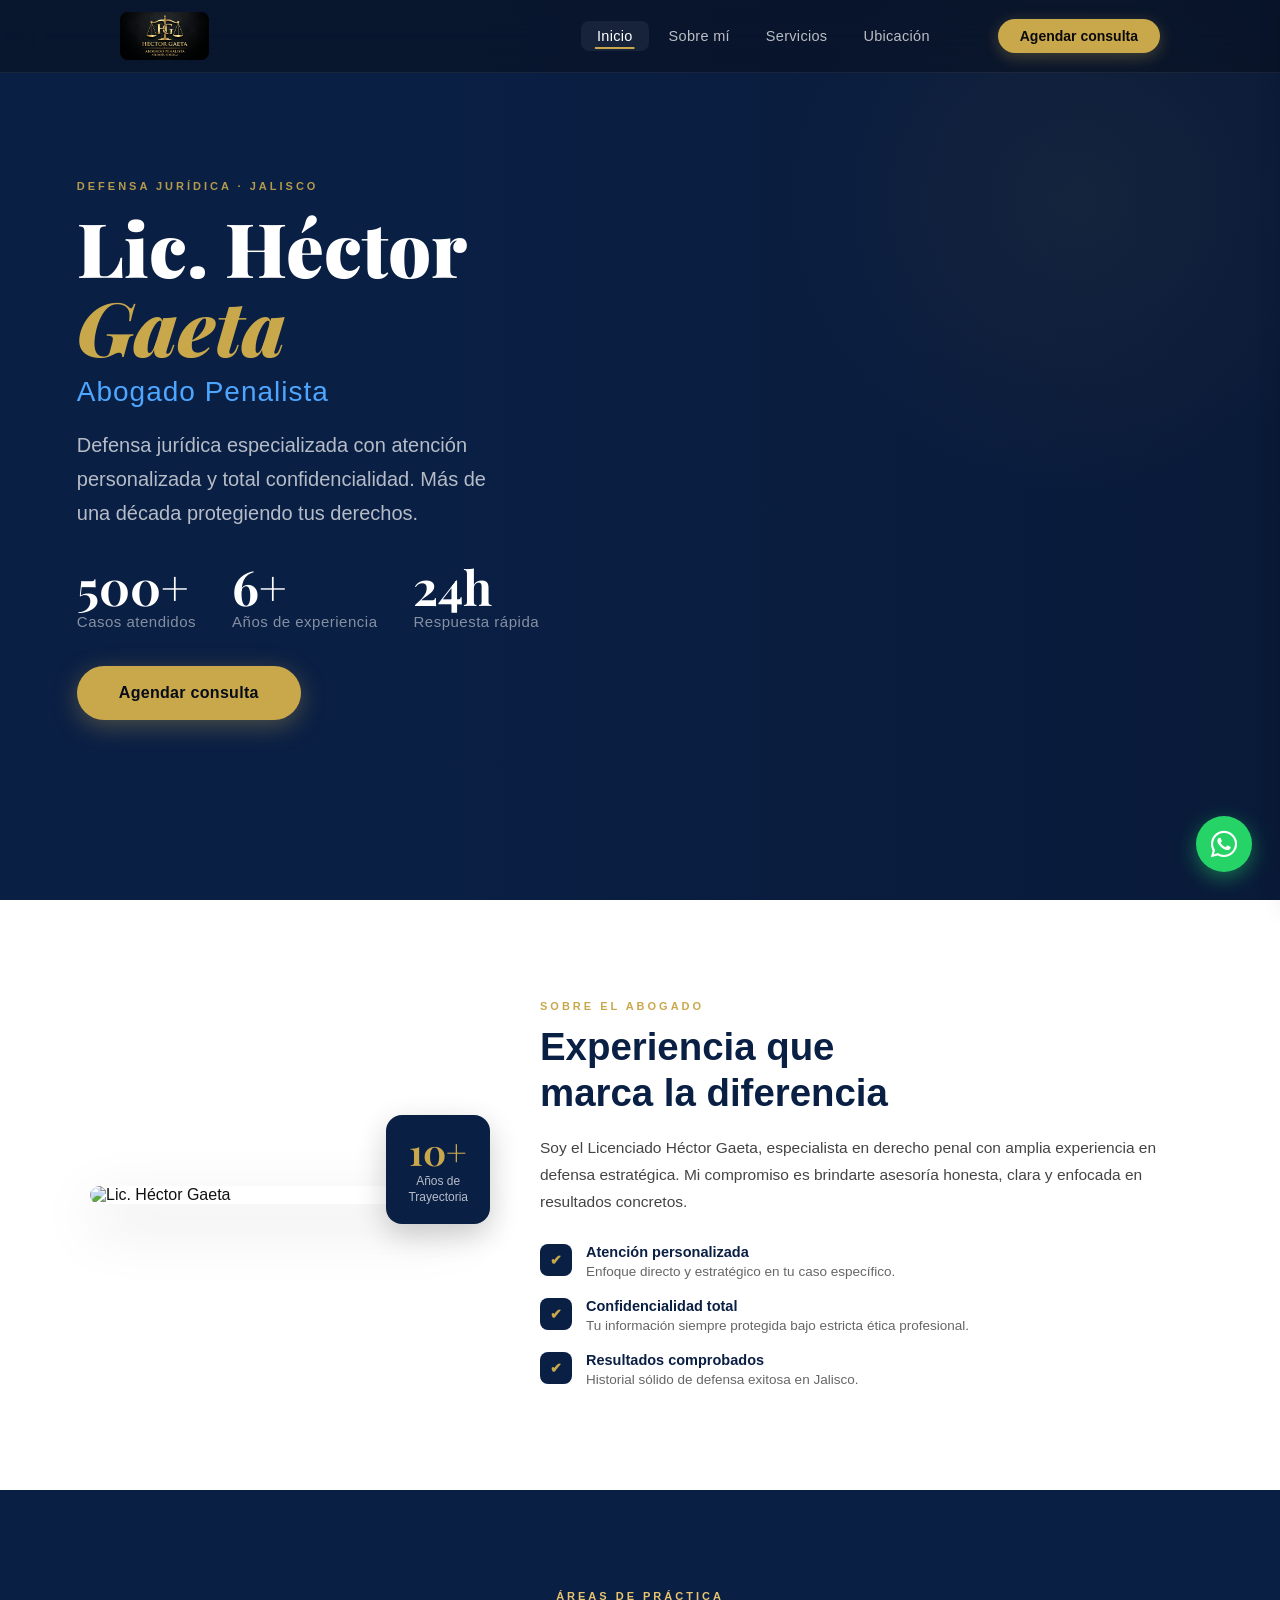
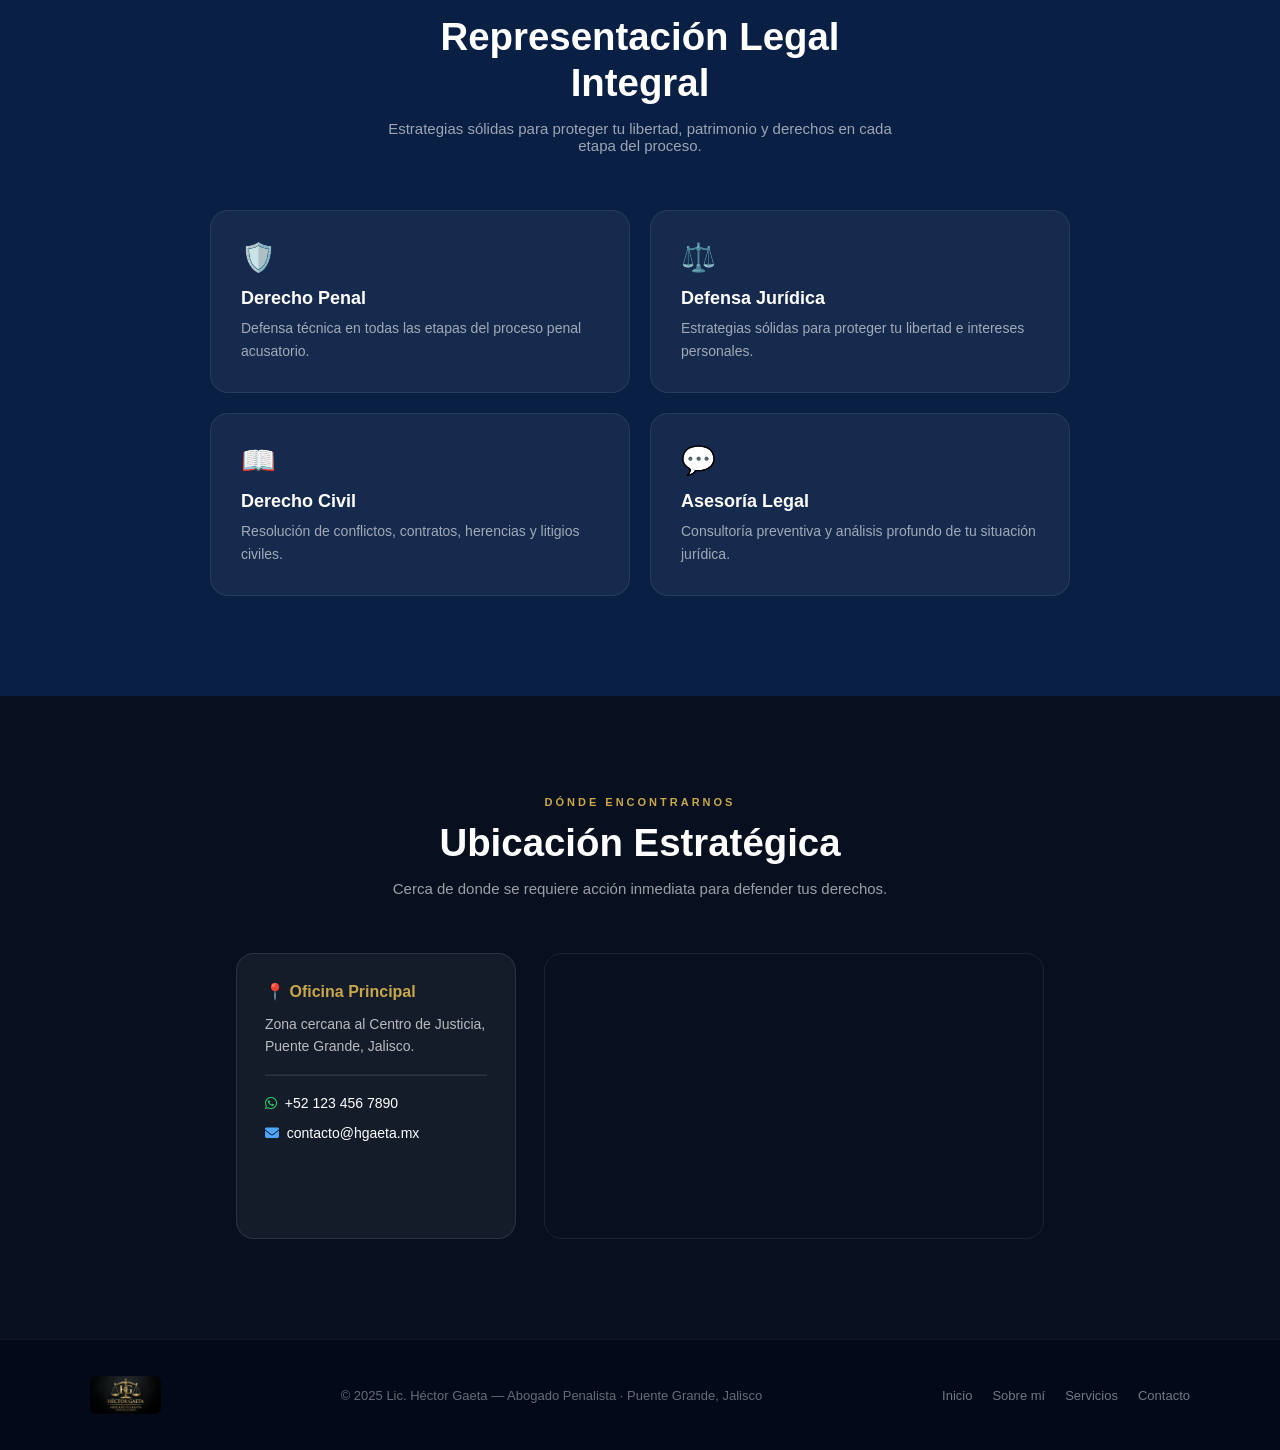
==== index.html @ db9b5a9b "descripción de tus cambios" ====
<!DOCTYPE html>
<html lang="es">
<head>
    <meta charset="UTF-8">
    <meta name="viewport" content="width=device-width, initial-scale=1.0">
    <title>Héctor Gaeta — Abogado Penalista</title>
    <link href="https://fonts.googleapis.com/css2?family=Playfair+Display:wght@400;700;900&family=DM+Sans:wght@300;400;500;600&display=swap" rel="stylesheet">
    <link rel="stylesheet" href="https://cdnjs.cloudflare.com/ajax/libs/font-awesome/6.5.0/css/all.min.css">
    <link rel="stylesheet" href="estillos.css">
</head>

<body>

<!-- ══════════════════════════════════
     NAVBAR HORIZONTAL (fijo, arriba)
══════════════════════════════════ -->
<nav class="navbar" id="navbar">
    <div class="nav-inner">
        <!-- Logo -->
        <a href="inicio.html" class="nav-logo">
            <img src="Logo.png" alt="Héctor Gaeta">
        </a>

        <!-- Links centrales (desktop) -->
        <ul class="nav-links">
            <li><a href="#" class="nav-link active">Inicio</a></li>
            <li><a href="#about" class="nav-link">Sobre mí</a></li>
            <li><a href="#servicios" class="nav-link">Servicios</a></li>
            <li><a href="#ubicacion" class="nav-link">Ubicación</a></li>
        </ul>

        <!-- CTA -->
        <div class="nav-cta">
            <a href="contacto.html" class="btn-nav">Agendar consulta</a>
            <!-- Hamburguesa (móvil) -->
            <button class="menu-toggle" id="menuToggle" aria-label="Abrir menú">
                <span></span>
                <span></span>
                <span></span>
            </button>
        </div>
    </div>
</nav>

<!-- MENÚ LATERAL (móvil) -->
<div class="side-menu" id="sideMenu">
    <div class="side-menu-inner">
        <p class="side-menu-title">Menú</p>
        <a href="#" onclick="closeSideMenu()">🏠Inicio</a>
        <a href="#about" onclick="closeSideMenu()">👤Sobre mí</a>
        <a href="#servicios" onclick="closeSideMenu()">⚖️Servicios</a>
        <a href="#ubicacion" onclick="closeSideMenu()">📍Ubicación</a>
        <a href="contacto.html">📞Contacto</a>
    </div>
</div>
<div class="menu-overlay" id="menuOverlay" onclick="closeSideMenu()"></div>


<!-- ══════════════════════════════════
     HERO
══════════════════════════════════ -->
<section class="hero">
    <div class="hero-left">
        <span class="tag">DEFENSA JURÍDICA · JALISCO</span>
        <h1 class="hero-title">Lic. Héctor<br><em>Gaeta</em></h1>
        <h2 class="hero-sub">Abogado Penalista</h2>
        <p class="hero-desc">
            Defensa jurídica especializada con atención personalizada y total confidencialidad. Más de una década protegiendo tus derechos.
        </p>

        <!-- Estadísticas -->
        <div class="stats-row">
            <div class="stat">
                <span class="stat-num">500+</span>
                <span class="stat-lbl">Casos atendidos</span>
            </div>
            <div class="stat">
                <span class="stat-num">6+</span>
                <span class="stat-lbl">Años de experiencia</span>
            </div>
            <div class="stat">
                <span class="stat-num">24h</span>
                <span class="stat-lbl">Respuesta rápida</span>
            </div>
        </div>

        <a href="contacto.html" class="btn-hero">Agendar consulta</a>
    </div>

</section>

<!-- ══════════════════════════════════
     SOBRE MÍ
══════════════════════════════════ -->
<section class="about" id="about">
    <div class="about-container">
        <div class="about-img-wrap">
            <img src="https://images.unsplash.com/photo-1556157382-97eda2d62296?w=600&q=80" alt="Lic. Héctor Gaeta">
            <div class="about-badge">
                <span class="about-badge-num">10+</span>
                <span>Años de<br>Trayectoria</span>
            </div>
        </div>

        <div class="about-text">
            <span class="section-tag">SOBRE EL ABOGADO</span>
            <h2>Experiencia que<br>marca la diferencia</h2>
            <p class="about-description"> 
                Soy el Licenciado Héctor Gaeta, especialista en derecho penal con amplia experiencia en defensa estratégica. Mi compromiso es brindarte asesoría honesta, clara y enfocada en resultados concretos.
            </p>

            <div class="features">
                <div class="feature-item">
                    <div class="feature-icon">✔</div>
                    <div>
                        <h4>Atención personalizada</h4>
                        <p>Enfoque directo y estratégico en tu caso específico.</p>
                    </div>
                </div>
                <div class="feature-item">
                    <div class="feature-icon">✔</div>
                    <div>
                        <h4>Confidencialidad total</h4>
                        <p>Tu información siempre protegida bajo estricta ética profesional.</p>
                    </div>
                </div>
                <div class="feature-item">
                    <div class="feature-icon">✔</div>
                    <div>
                        <h4>Resultados comprobados</h4>
                        <p>Historial sólido de defensa exitosa en Jalisco.</p>
                    </div>
                </div>
            </div>
        </div>
    </div>
</section>


<!-- ══════════════════════════════════
     SERVICIOS
══════════════════════════════════ -->
<section class="servicios" id="servicios">
    <div class="servicios-inner">
        <div class="section-header">
            <span class="section-tag light">ÁREAS DE PRÁCTICA</span>
            <h2>Representación Legal<br>Integral</h2>
            <p class="sub">Estrategias sólidas para proteger tu libertad, patrimonio y derechos en cada etapa del proceso.</p>
        </div>

        <div class="cards">
            <div class="card">
                <div class="icon">🛡️</div>
                <h3>Derecho Penal</h3>
                <p>Defensa técnica en todas las etapas del proceso penal acusatorio.</p>
            </div>
            <div class="card">
                <div class="icon">⚖️</div>
                <h3>Defensa Jurídica</h3>
                <p>Estrategias sólidas para proteger tu libertad e intereses personales.</p>
            </div>
            <div class="card">
                <div class="icon">📖</div>
                <h3>Derecho Civil</h3>
                <p>Resolución de conflictos, contratos, herencias y litigios civiles.</p>
            </div>
            <div class="card">
                <div class="icon">💬</div>
                <h3>Asesoría Legal</h3>
                <p>Consultoría preventiva y análisis profundo de tu situación jurídica.</p>
            </div>
        </div>
    </div>
</section>


<!-- ══════════════════════════════════
     UBICACIÓN
══════════════════════════════════ -->
<section class="ubicacion" id="ubicacion">
    <div class="ubicacion-inner">
        <div class="section-header">
            <span class="section-tag">DÓNDE ENCONTRARNOS</span>
            <h2>Ubicación Estratégica</h2>
            <p class="sub">Cerca de donde se requiere acción inmediata para defender tus derechos.</p>
        </div>

        <div class="ubicacion-container">
            <div class="info">
                <h3>📍 Oficina Principal</h3>
                <p>Zona cercana al Centro de Justicia,<br>Puente Grande, Jalisco.</p>
                <hr style="border-color:rgba(255,255,255,0.1); margin:16px 0;">
                <p><i class="fa-brands fa-whatsapp" style="color:#25D366"></i> &nbsp;<a href="https://wa.me/521234567890" style="color:white">+52 123 456 7890</a></p>
                <p style="margin-top:8px"><i class="fa-solid fa-envelope" style="color:#4da6ff"></i> &nbsp;<a href="mailto:contacto@hgaeta.mx" style="color:white">contacto@hgaeta.mx</a></p>
            </div>

            <div class="mapa">
                <iframe
                    src="https://www.google.com/maps?q=Puente+Grande+Jalisco&output=embed"
                    width="100%"
                    height="280"
                    style="border:0;"
                    allowfullscreen="">
                </iframe>
            </div>
        </div>
    </div>
</section>


<!-- ══════════════════════════════════
     FOOTER
══════════════════════════════════ -->
<footer class="footer">
    <div class="footer-inner">
        <img src="Logo.png" alt="Héctor Gaeta" class="footer-logo">
        <p>© 2025 Lic. Héctor Gaeta — Abogado Penalista · Puente Grande, Jalisco</p>
        <div class="footer-links">
            <a href="#">Inicio</a>
            <a href="#about">Sobre mí</a>
            <a href="#servicios">Servicios</a>
            <a href="contacto.html">Contacto</a>
        </div>
    </div>
</footer>


<!-- BOTÓN WHATSAPP FIJO -->
<a href="https://wa.me/3331041744" target="_blank" class="whatsapp-btn" aria-label="WhatsApp">
    <i class="fa-brands fa-whatsapp"></i>
</a>


<script>
    // ── Navbar scroll effect
    const navbar = document.getElementById('navbar');
    window.addEventListener('scroll', () => {
        navbar.classList.toggle('scrolled', window.scrollY > 40);
    });

    // ── Smooth scroll para links internos
    document.querySelectorAll('a[href^="#"]').forEach(a => {
        a.addEventListener('click', e => {
            const target = document.querySelector(a.getAttribute('href'));
            if (target) {
                e.preventDefault();
                const offset = 80;
                window.scrollTo({ top: target.offsetTop - offset, behavior: 'smooth' });
                closeSideMenu();
            }
        });
    });

    // ── Menú móvil
    const menuToggle = document.getElementById('menuToggle');
    const sideMenu   = document.getElementById('sideMenu');
    const overlay    = document.getElementById('menuOverlay');

    menuToggle.addEventListener('click', () => {
        const open = sideMenu.classList.toggle('open');
        overlay.classList.toggle('open', open);
        menuToggle.classList.toggle('active', open);
    });

    function closeSideMenu() {
        sideMenu.classList.remove('open');
        overlay.classList.remove('open');
        menuToggle.classList.remove('active');
    }

    // ── Active nav link on scroll
    const sections = document.querySelectorAll('section[id]');
    const navLinks = document.querySelectorAll('.nav-link');
    window.addEventListener('scroll', () => {
        let current = '';
        sections.forEach(s => {
            if (window.scrollY >= s.offsetTop - 120) current = s.id;
        });
        navLinks.forEach(l => {
            l.classList.toggle('active', l.getAttribute('href') === '#' + current || (current === '' && l.getAttribute('href') === '#'));
        });
    });

    // ── Animación de entrada al scroll
    const observer = new IntersectionObserver((entries) => {
        entries.forEach(e => { if (e.isIntersecting) e.target.classList.add('visible'); });
    }, { threshold: 0.12 });
    document.querySelectorAll('.about-container, .cards, .card, .ubicacion-container, .stat').forEach(el => observer.observe(el));
</script>

</body>
</html>
---- estillos.css ----
/* ============================================
   RESET & BASE
   ============================================ */
*, *::before, *::after {
    margin: 0;
    padding: 0;
    box-sizing: border-box;
}

:root {
    --navy:    #0A1F44;
    --navy2:   #0d2655;
    --gold:    #c9a84c;
    --gold2:   #e8c56d;
    --blue:    #4da6ff;
    --dark:    #080f1e;
    --white:   #ffffff;
    --gray:    #6b7280;
    --light:   #f4f6fb;
}

html { scroll-behavior: smooth; }

body {
    background: var(--dark);
    font-family: 'Arial', sans-serif;
    color: var(--white);
    overflow-x: hidden;
}

/* ============================================
   NAVBAR — fijo, horizontal, arriba
   ============================================ */
.navbar {
    position: fixed;
    top: 0; left: 0; right: 0;
    z-index: 9000;
    background: rgba(8, 15, 30, 0.55);
    backdrop-filter: blur(18px);
    -webkit-backdrop-filter: blur(18px);
    border-bottom: 1px solid rgba(255,255,255,0.07);
    transition: background 0.3s, box-shadow 0.3s;
}

.navbar.scrolled {
    background: rgba(8, 15, 30, 0.92);
    box-shadow: 0 4px 30px rgba(0,0,0,0.4);
}

.nav-inner {
    max-width: 1280px;
    margin: 0 80px;
    padding: 0 40px;
    height: 72px;
    display: flex;
    align-items: center;
    gap: 32px;
}

.nav-logo img {
    height: 48px;
    width: auto;
    display: block;
    border-radius: 8px;
    object-fit: contain;
}

.nav-links {
    display: flex;
    list-style: none;
    gap: 4px;
    margin-left: auto;
}

.nav-link {
    color: rgba(255,255,255,0.72);
    text-decoration: none;
    font-size: 14.5px;
    font-weight: 500;
    padding: 7px 16px;
    border-radius: 8px;
    letter-spacing: 0.3px;
    transition: color 0.2s, background 0.2s;
    position: relative;
}

.nav-link::after {
    content: '';
    position: absolute;
    bottom: 2px; left: 50%;
    transform: translateX(-50%);
    width: 0; height: 2px;
    background: var(--gold);
    border-radius: 2px;
    transition: width 0.25s;
}

.nav-link:hover, .nav-link.active {
    color: var(--white);
    background: rgba(255,255,255,0.06);
}

.nav-link.active::after { width: 60%; }

.nav-cta {
    display: flex;
    align-items: center;
    gap: 12px;
    margin-left: 20px;
}

.btn-nav {
    background: var(--gold);
    color: #0a0a0a;
    text-decoration: none;
    font-size: 14px;
    font-weight: 600;
    padding: 9px 22px;
    border-radius: 50px;
    white-space: nowrap;
    transition: background 0.2s, transform 0.2s, box-shadow 0.2s;
    box-shadow: 0 4px 16px rgba(201,168,76,0.3);
}

.btn-nav:hover {
    background: var(--gold2);
    transform: translateY(-1px);
    box-shadow: 0 6px 22px rgba(201,168,76,0.45);
}

/* Hamburguesa — solo móvil */
.menu-toggle {
    display: none;
    flex-direction: column;
    align-items: center;
    justify-content: center;
    gap: 5px;
    width: 40px; height: 40px;
    background: rgba(255,255,255,0.08);
    border: none;
    border-radius: 10px;
    cursor: pointer;
    transition: background 0.2s;
}

.menu-toggle span {
    display: block;
    width: 20px; height: 2px;
    background: white;
    border-radius: 2px;
    transition: transform 0.3s, opacity 0.3s, width 0.3s;
    transform-origin: center;
}

.menu-toggle.active span:nth-child(1) { transform: translateY(7px) rotate(45deg); }
.menu-toggle.active span:nth-child(2) { opacity: 0; width: 0; }
.menu-toggle.active span:nth-child(3) { transform: translateY(-7px) rotate(-45deg); }


/* ============================================
   MENÚ LATERAL (móvil)
   ============================================ */
.side-menu {
    position: fixed;
    top: 0; right: -280px;
    width: 260px; height: 100%;
    background: var(--navy);
    z-index: 9998;
    transition: right 0.35s cubic-bezier(0.4,0,0.2,1);
    box-shadow: -5px 0 30px rgba(0,0,0,0.4);
    display: flex;
    flex-direction: column;
}

.side-menu.open { right: 0; }

.side-menu-inner {
    padding: 90px 30px 30px;
    display: flex;
    flex-direction: column;
    gap: 6px;
}

.side-menu-title {
    color: rgba(255,255,255,0.4);
    font-size: 11px;
    letter-spacing: 3px;
    text-transform: uppercase;
    margin-bottom: 12px;
}

.side-menu a {
    color: white;
    text-decoration: none;
    font-size: 15px;
    padding: 11px 14px;
    border-radius: 10px;
    transition: background 0.2s, transform 0.2s;
    display: block;
}

.side-menu a:hover {
    background: rgba(255,255,255,0.1);
    transform: translateX(4px);
}

.menu-overlay {
    display: none;
    position: fixed; inset: 0;
    background: rgba(0,0,0,0.5);
    z-index: 9997;
    opacity: 0;
    transition: opacity 0.3s;
}

.menu-overlay.open { display: block; opacity: 1; }


/* ============================================
   HERO
   ============================================ */
.hero {
    min-height: 100vh;
    background: linear-gradient(90deg, #0a1f44 35%, rgba(10,31,68,0.7)),
                url('https://images.unsplash.com/photo-1589829545856-d10d557cf95f');
    background-size: cover;
    background-position: center;
    display: flex;
    align-items: center;
    gap: 40px;
    padding-left: clamp(24px, 6vw, 120px);
    padding-right: clamp(24px, 6vw, 80px);
    padding-bottom: 60px;
    position: relative;
    overflow: hidden;
}

/* Fondo decorativo */
.hero::before {
    content: '';
    position: absolute;
    inset: 0;
    pointer-events: none;
}

.hero::after {
    content: '';
    position: absolute;
    width: 600px; height: 600px;
    border-radius: 50%;
    background: radial-gradient(circle, rgba(201,168,76,0.06) 0%, transparent 70%);
    top: -100px; right: -100px;
    pointer-events: none;
}

.hero-left {
    flex: 1;
    max-width: 560px;
    position: relative;
    z-index: 1;
}

.tag {
    font-size: 11px;
    letter-spacing: 3px;
    text-transform: uppercase;
    color: var(--gold);
    font-weight: 600;
    display: block;
    margin-bottom: 16px;
    opacity: 0.9;
}

.hero-title {
    font-family: 'Playfair Display', serif;
    font-size: clamp(42px, 5vw, 68px);
    font-weight: 900;
    line-height: 1.05;
    color: var(--white);
    margin-bottom: 10px;
}

.hero-title em {
    font-style: italic;
    color: var(--gold);
}

.hero-sub {
    font-size: clamp(16px, 2vw, 22px);
    font-weight: 300;
    color: var(--blue);
    letter-spacing: 1px;
    margin-bottom: 20px;
}

.hero-desc {
    font-size: clamp(14px, 1.3vw, 17px);
    line-height: 1.7;
    color: rgba(255,255,255,0.7);
    margin-bottom: 32px;
    max-width: 440px;
}

/* Estadísticas */
.stats-row {
    display: flex;
    gap: 36px;
    margin-bottom: 36px;
    flex-wrap: wrap;
}

.stat {
    display: flex;
    flex-direction: column;
    opacity: 0;
    transform: translateY(12px);
    transition: opacity 0.5s, transform 0.5s;
}

.stat.visible { opacity: 1; transform: none; }

.stat-num {
    font-family: 'Playfair Display', serif;
    font-size: clamp(26px, 3vw, 36px);
    font-weight: 700;
    color: var(--white);
    line-height: 1;
}

.stat-lbl {
    font-size: 12px;
    color: rgba(255,255,255,0.5);
    margin-top: 3px;
    letter-spacing: 0.5px;
}

.btn-hero {
    display: inline-flex;
    align-items: center;
    gap: 8px;
    background: var(--gold);
    color: #060c18;
    text-decoration: none;
    font-size: 15px;
    font-weight: 700;
    padding: 14px 32px;
    border-radius: 50px;
    transition: background 0.2s, transform 0.2s, box-shadow 0.2s;
    box-shadow: 0 6px 24px rgba(201,168,76,0.35);
    letter-spacing: 0.3px;
}

.btn-hero:hover {
    background: var(--gold2);
    transform: translateY(-2px);
    box-shadow: 0 10px 32px rgba(201,168,76,0.5);
}

/* Hero imagen derecha */
.hero-right {
    flex: 1;
    max-width: 480px;
    display: flex;
    justify-content: center;
    align-items: center;
    position: relative;
    z-index: 1;
}

.hero-card-wrap {
    position: relative;
    width: 100%;
    max-width: 380px;
}

.hero-img-card {
    border-radius: 24px;
    overflow: hidden;
    box-shadow:
        0 30px 80px rgba(0,0,0,0.6),
        0 0 0 1px rgba(255,255,255,0.08);
    position: relative;
}

.hero-img-card img {
    width: 100%;
    height: 420px;
    object-fit: cover;
    display: block;
    filter: brightness(0.88) contrast(1.05);
}

.card-badge {
    position: absolute;
    bottom: 16px; left: 16px;
    background: rgba(10,31,68,0.92);
    backdrop-filter: blur(10px);
    border: 1px solid rgba(255,255,255,0.12);
    border-radius: 12px;
    padding: 10px 16px;
    display: flex;
    align-items: center;
    gap: 8px;
    font-size: 13px;
    font-weight: 500;
    color: white;
}

.card-badge i { color: var(--gold); font-size: 16px; }

.float-pill {
    position: absolute;
    top: -14px; right: -14px;
    background: var(--gold);
    color: #0a0a0a;
    font-size: 13px;
    font-weight: 700;
    padding: 8px 16px;
    border-radius: 50px;
    box-shadow: 0 4px 16px rgba(201,168,76,0.4);
    animation: floatPill 3s ease-in-out infinite;
}

@keyframes floatPill {
    0%, 100% { transform: translateY(0); }
    50%       { transform: translateY(-8px); }
}


/* ============================================
   SOBRE MÍ
   ============================================ */
.about {
    padding: 100px clamp(24px, 6vw, 120px);
    background: var(--white);
    color: #111;
}

.about-container {
    display: flex;
    align-items: center;
    gap: 70px;
    max-width: 1100px;
    margin: 0 auto;
    flex-wrap: wrap;
    opacity: 0;
    transform: translateY(20px);
    transition: opacity 0.6s, transform 0.6s;
}

.about-container.visible { opacity: 1; transform: none; }

.about-img-wrap {
    position: relative;
    flex-shrink: 0;
}

.about-img-wrap img {
    width: 380px;
    max-width: 100%;
    border-radius: 20px;
    object-fit: cover;
    display: block;
    box-shadow: 0 20px 60px rgba(0,0,0,0.15);
}

.about-badge {
    position: absolute;
    bottom: -20px; right: -20px;
    background: var(--navy);
    color: white;
    border-radius: 16px;
    padding: 18px 22px;
    text-align: center;
    box-shadow: 0 10px 30px rgba(0,0,0,0.2);
}

.about-badge-num {
    display: block;
    font-family: 'Playfair Display', serif;
    font-size: 36px;
    font-weight: 700;
    color: var(--gold);
    line-height: 1;
}

.about-badge span:last-child {
    font-size: 12px;
    color: rgba(255,255,255,0.7);
    line-height: 1.4;
    margin-top: 4px;
    display: block;
}

.about-text {
    flex: 1;
    min-width: 280px;
}

.section-tag {
    font-size: 11px;
    letter-spacing: 3px;
    text-transform: uppercase;
    color: var(--gold);
    font-weight: 700;
    display: block;
    margin-bottom: 12px;
}

.section-tag.light { color: var(--gold2); }

.about-text h2 {
    font-family: 'Arial', serif;
    font-size: clamp(28px, 3vw, 40px);
    line-height: 1.2;
    color: var(--navy);
    margin-bottom: 18px;
}

.about-text p {
    font-size: 15.5px;
    line-height: 1.75;
    color: #444;
    margin-bottom: 28px;
}

.features { display: flex; flex-direction: column; gap: 16px; }

.feature-item {
    display: flex;
    align-items: flex-start;
    gap: 14px;
}

.feature-icon {
    width: 32px; height: 32px;
    background: var(--navy);
    color: var(--gold);
    border-radius: 8px;
    display: flex;
    align-items: center;
    justify-content: center;
    font-size: 14px;
    font-weight: 700;
    flex-shrink: 0;
}

.feature-item h4 {
    font-size: 14.5px;
    font-weight: 600;
    color: var(--navy);
    margin-bottom: 2px;
}

.feature-item p {
    font-size: 13.5px;
    color: #666;
    margin: 0;
    line-height: 1.5;
}


/* ============================================
   SERVICIOS
   ============================================ */
.servicios {
    padding: 100px clamp(24px, 6vw, 120px);
    background: var(--navy);
    text-align: center;
}

.servicios-inner { max-width: 1100px; margin: 0 auto; }

.section-header { margin-bottom: 56px; }

.section-header h2 {
    font-family: 'Arial', serif;
    font-size: clamp(28px, 3vw, 42px);
    margin: 12px 0 14px;
    color: var(--white);
    line-height: 1.2;
}

.sub { color: rgba(255,255,255,0.6); font-size: 15px; max-width: 540px; margin: 0 auto; }

.cards {
    display: grid;
    grid-template-columns: repeat(2, 1fr);
    gap: 20px;
    max-width: 860px;
    margin: 0 auto;
    opacity: 0;
    transform: translateY(20px);
    transition: opacity 0.6s, transform 0.6s;
}

.cards.visible { opacity: 1; transform: none; }

.card {
    background: rgba(255,255,255,0.05);
    border: 1px solid rgba(255,255,255,0.08);
    padding: 30px;
    border-radius: 18px;
    text-align: left;
    transition: transform 0.3s, background 0.3s, border-color 0.3s;
    cursor: default;
    opacity: 0;
    transform: translateY(16px);
    transition: opacity 0.5s, transform 0.5s, background 0.3s, border-color 0.3s;
}

.card.visible { opacity: 1; transform: none; }

.card:hover {
    transform: translateY(-6px);
    background: rgba(255,255,255,0.09);
    border-color: rgba(201,168,76,0.3);
}

.icon { font-size: 28px; margin-bottom: 14px; }

.card h3 {
    font-family: 'Arial', serif;
    font-size: 18px;
    color: var(--white);
    margin-bottom: 8px;
}

.card p { font-size: 14px; color: rgba(255,255,255,0.6); line-height: 1.6; }


/* ============================================
   UBICACIÓN
   ============================================ */
.ubicacion {
    padding: 100px clamp(24px, 6vw, 120px);
    background: var(--dark);
    text-align: center;
}

.ubicacion-inner { max-width: 1100px; margin: 0 auto; }

.ubicacion .section-header h2 { color: var(--white); }
.ubicacion .section-header .section-tag { color: var(--gold); }

.ubicacion-container {
    display: flex;
    gap: 28px;
    justify-content: center;
    flex-wrap: wrap;
    margin-top: 40px;
    opacity: 0;
    transform: translateY(20px);
    transition: opacity 0.6s, transform 0.6s;
}

.ubicacion-container.visible { opacity: 1; transform: none; }

.info {
    background: rgba(255,255,255,0.05);
    border: 1px solid rgba(255,255,255,0.1);
    padding: 28px;
    border-radius: 18px;
    width: 280px;
    text-align: left;
    color: white;
}

.info h3 { font-size: 16px; margin-bottom: 12px; color: var(--gold); }
.info p { font-size: 14px; color: rgba(255,255,255,0.7); line-height: 1.6; }
.info a { color: rgba(255,255,255,0.85); text-decoration: none; }
.info a:hover { color: var(--gold); }

.mapa {
    flex: 1;
    min-width: 280px;
    max-width: 500px;
    border-radius: 18px;
    overflow: hidden;
    border: 1px solid rgba(255,255,255,0.08);
}


/* ============================================
   FOOTER
   ============================================ */
.footer {
    background: #04091a;
    border-top: 1px solid rgba(255,255,255,0.06);
    padding: 36px 40px;
}

.footer-inner {
    max-width: 1100px;
    margin: 0 auto;
    display: flex;
    align-items: center;
    justify-content: space-between;
    flex-wrap: wrap;
    gap: 16px;
}

.footer-logo { height: 38px; width: auto; object-fit: contain; border-radius: 6px; }

.footer p { font-size: 13px; color: rgba(255,255,255,0.4); }

.footer-links { display: flex; gap: 20px; }

.footer-links a {
    font-size: 13px;
    color: rgba(255,255,255,0.45);
    text-decoration: none;
    transition: color 0.2s;
}

.footer-links a:hover { color: var(--gold); }


/* ============================================
   BOTÓN WHATSAPP FIJO
   ============================================ */
.whatsapp-btn {
    position: fixed;
    bottom: 28px; right: 28px;
    width: 56px; height: 56px;
    background: #25D366;
    color: white;
    border-radius: 50%;
    display: flex;
    align-items: center;
    justify-content: center;
    font-size: 30px;
    text-decoration: none;
    box-shadow: 0 6px 20px rgba(37,211,102,0.45);
    z-index: 9999;
    transition: transform 0.3s, box-shadow 0.3s;
}

.whatsapp-btn:hover {
    transform: scale(1.12);
    box-shadow: 0 8px 28px rgba(37,211,102,0.6);
}

/* ============================================
   Mejora visuial
   ============================================ */
.anim-fade-up {
  opacity: 0;
  transform: translateY(40px);
  transition: all 0.8s ease;
}

.anim-fade-up.visible {
  opacity: 1;
  transform: translateY(0);
}

.anim-fade-left {
  opacity: 0;
  transform: translateX(-40px);
  transition: all 0.8s ease;
}

.anim-fade-left.visible {
  opacity: 1;
  transform: translateX(0);
}



/* ============================================
   RESPONSIVE — Móvil ≤ 768px
   ============================================ */
@media (max-width: 767px) {
    /* Navbar */
    .nav-links { display: none; }
    .btn-nav   { display: none; }
    .menu-toggle { display : flex; }
    .nav-cta { padding-left: 58%;}
    .nav-inner {
        margin-top: 5px;
        margin-left: 2%;
        padding: 0; }
    .nav-logo img { height: 60px; }

    .side-menu-inner {
    padding: 90px 30px 30px;
    gap: 15px;
    }
    .side-menu a {
    font-size: 20px;
    padding: 11px 14px;
    }
    

    /*Inicio=Hero */
     .hero {
        background: linear-gradient(90deg, #0a1f44f5 35%, rgba(10, 31, 68, 0.589)), url('https://images.unsplash.com/photo-1589829545856-d10d557cf95f');
        background-position: center;
        background-size: 330%;
        flex-direction: column;
        font-size: 40px;
        padding: 230px 22px 60px;
        min-height: 950px;
    }
    .hero-left { max-width: 100%; text-align: center; align-items: center; display: flex; flex-direction: column; }
    .hero-title { font-size: 55px; }
    .hero-sub { font-size: 24px; }    
    .hero-desc { font-size: 19.78px; text-align: justify; line-height: 1.6; margin: 0 0 20px 0;}
    .stats-row { font-size: 18px; justify-content: center; gap: 20px;}
        .stat-num { font-size: 35px; }
        .stat-lbl { font-size: 13px; margin-top: 10px;}
        .btn-hero { font-size: 16px; padding: 18px 42px; margin-top: 10px; }
    .hero-right { max-width: 100%; width: 100%; }
    .hero-img-card img { height: 300px; }



    /* About */
    .about { padding: 80px 22px 60px; }
    .about-container { flex-direction: column; gap: 40px; align-items: center; }
    .about-img-wrap img { width: 100%; max-width: 340px; }
    .about-badge { bottom: -16px; right: 0; }
    .section-tag { font-size: 16px; }
    .about-text h2 { font-size: 30px; }
    p.about-description { font-size: 19px; text-align: justify; line-height: 1.6; }
    .about-text { padding-top: 25px; }
    .feature-item h4 { font-size: 18px; }
    .feature-item p { font-size: 18px; text-align: justify;}



    /* Servicios */
    .servicios { padding: 80px 22px; }
    .cards { grid-template-columns: 1fr; }
        .card { padding: 28px; }
        .card h3 { font-size: 20px; }
        .card p { font-size: 19px; line-height: 1.5; }
        .icon { font-size: 32px; }
    .section-header h2 { font-size: 36px; }
    .section-header .sub { font-size: 20px; margin-top: 17px; text-align: justify; line-height: 1.5;  }

    /* Ubicación */
    .ubicacion { padding: 80px 22px; }
    .mapa, .info { width: 100%; max-width: 100%; }
    .info h3 { font-size: 20px; }
    .info p { font-size: 17px; line-height: 1.5; }

    /* Footer */
    .footer-inner { flex-direction: column; text-align: center; }
    .footer-links { justify-content: center; }
}

/*========================
   RESPONSIVE — Tablet 769px–1199px
   ============================================ */
@media (min-width: 768px) and (max-width: 1199px) {
    .nav-links { display: flex; padding: 0%; }
    .btn-nav   { display: none; }
    .menu-toggle { display : flex; }
    .nav-cta { padding-left: 10%;}
    .nav-inner {
        margin-top: 5px;
        margin-left: 2%;
        padding: 0; }
    .nav-logo img { height: 60px; }

    .side-menu-inner {
    padding: 90px 30px 30px;
    gap: 15px;
    }
    .side-menu a {
    font-size: 20px;
    padding: 11px 14px;
    }
    .hero { padding: 100px 40px 60px; }
     
    .hero-right { max-width: 340px; }

    .hero-img-card img { height: 360px; }

    .about-img-wrap img { width: 300px; }

    .cards { max-width: 680px; }

    .footer { padding: 48px 160px; }
    .footer-logo { height: 52px; }
    .footer p, .footer-links a { font-size: 16px; }
    
}

/* ============================================
   1080p — 1200px–2159px
   ============================================ */
@media (min-width: 1200px) and (max-width: 2159px) {
    .hero-left { max-width: 480px; margin-top: 60px;}
    .hero-title { font-size: 75px; }
    .hero-sub   { font-size: 28px; }
    .hero-desc  { font-size: 20px; }
    .stat-num   { font-size: 48px; }
    .stat-lbl   { font-size: 15px; }
    .btn-hero   { font-size: 16px; padding: 18px 42px; }
}


/* ============================================
   2K — ≥ 2160px
   ============================================ */
@media (min-width: 2160px) {
    .nav-inner { max-width: 1800px; height: 90px; }
    .nav-logo img { height: 64px; }
    .nav-link { font-size: 17px; }
    .btn-nav { font-size: 16px; padding: 12px 28px; }

    .hero-title { font-size: 90px; max-width: 560px;}
    .hero-sub   { font-size: 28px; max-width: 560px;}
    .hero-desc  { font-size: 20px; max-width: 560px;}
    .hero-left { max-width: 560px; margin-left: 90px;}
    .stat-num   { font-size: 48px; }
    .stat-lbl   { font-size: 15px; }
    .btn-hero   { font-size: 19px; padding: 18px 42px; }

    .hero-img-card img { height: 580px; }
    .float-pill { font-size: 16px; padding: 12px 24px; }

    .about { padding: 130px 160px; }
    .about-container { max-width: 1600px; gap: 100px; }
    .about-img-wrap img { width: 560px; }
    .about-text h2 { font-size: 52px; }
    .about-text p  { font-size: 18px; }

    .servicios { padding: 160px; }
    .servicios-inner { max-width: 1600px; }
    .section-header h2 { font-size: 56px; }
    .cards { max-width: 1300px; gap: 28px; }
    .card { padding: 42px; }
    .card h3 { font-size: 24px; }
    .card p  { font-size: 17px; }
    .icon    { font-size: 38px; }

    .ubicacion { padding: 140px 160px; }
    .ubicacion-inner { max-width: 1600px; }
    .info { width: 380px; padding: 36px; }
    .mapa { max-width: 700px; }

    .footer { padding: 48px 160px; }
    .footer-logo { height: 52px; }
    .footer p, .footer-links a { font-size: 16px; }
}
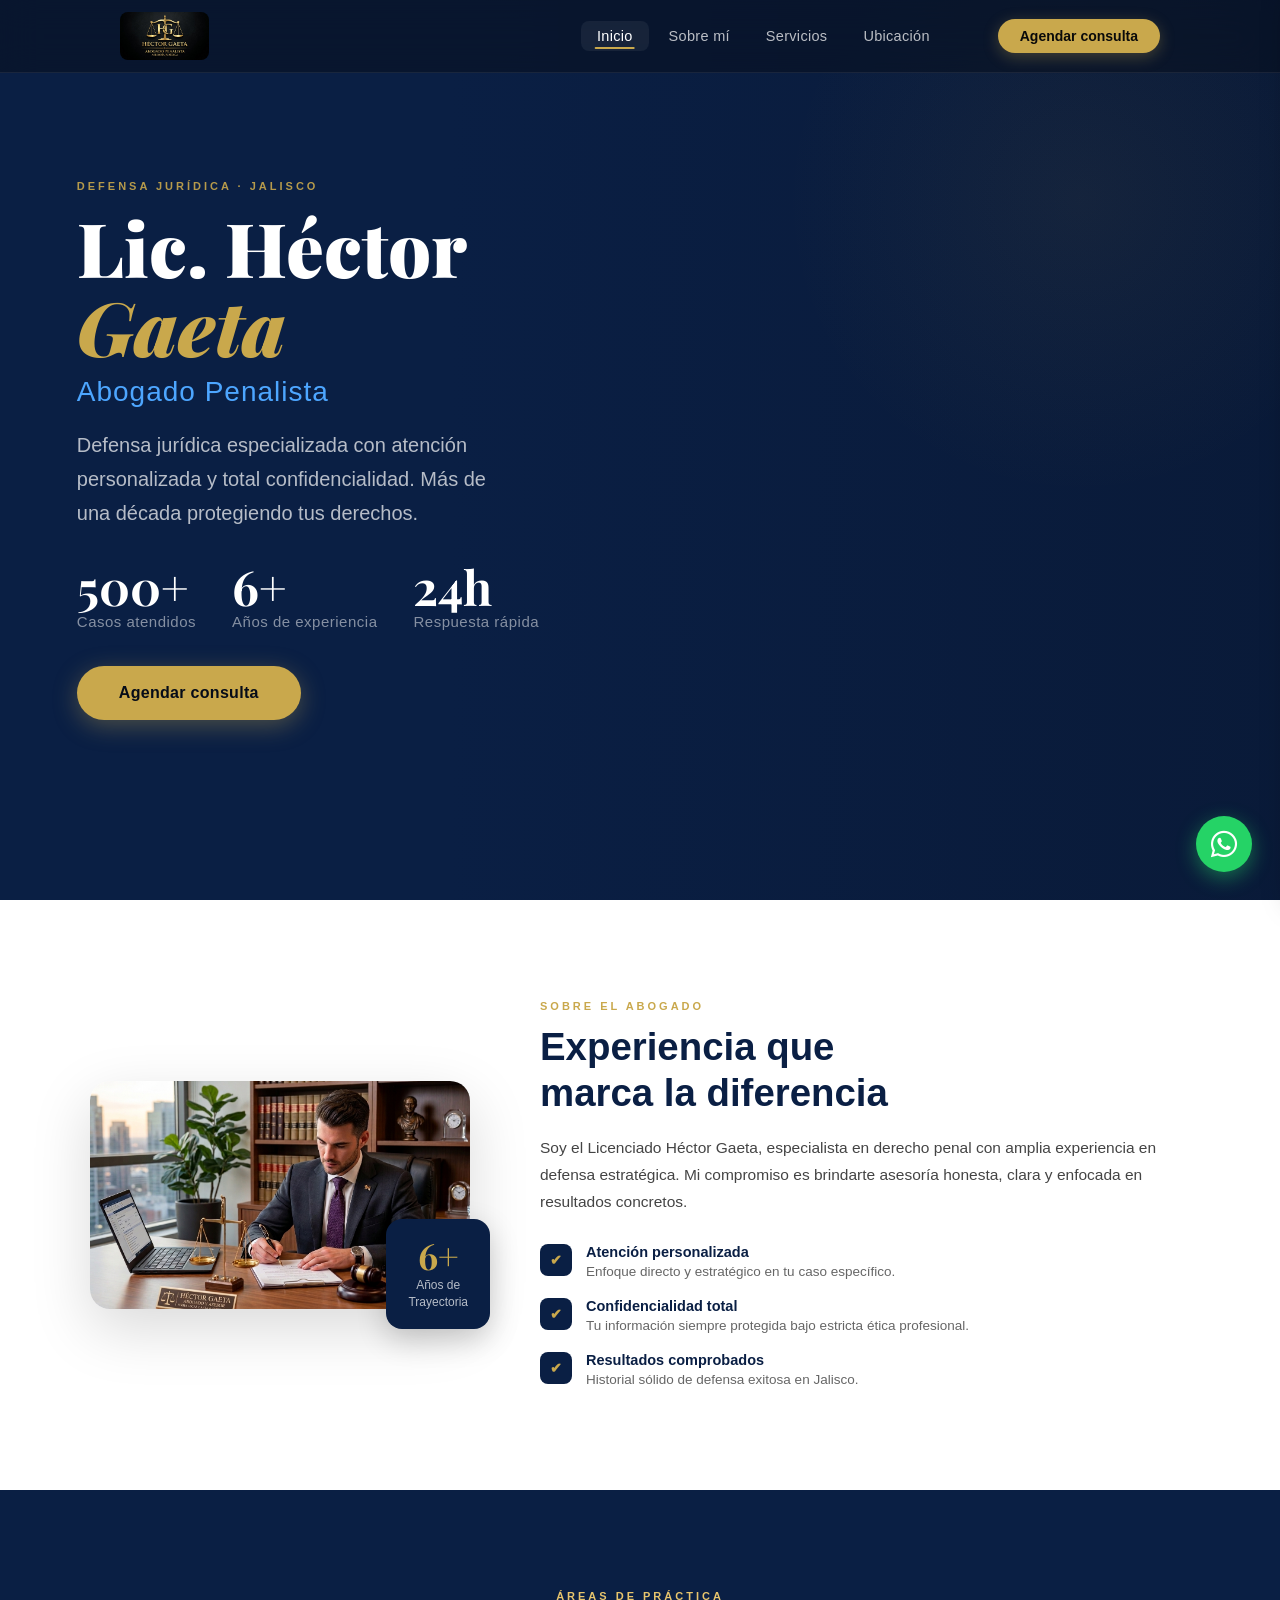
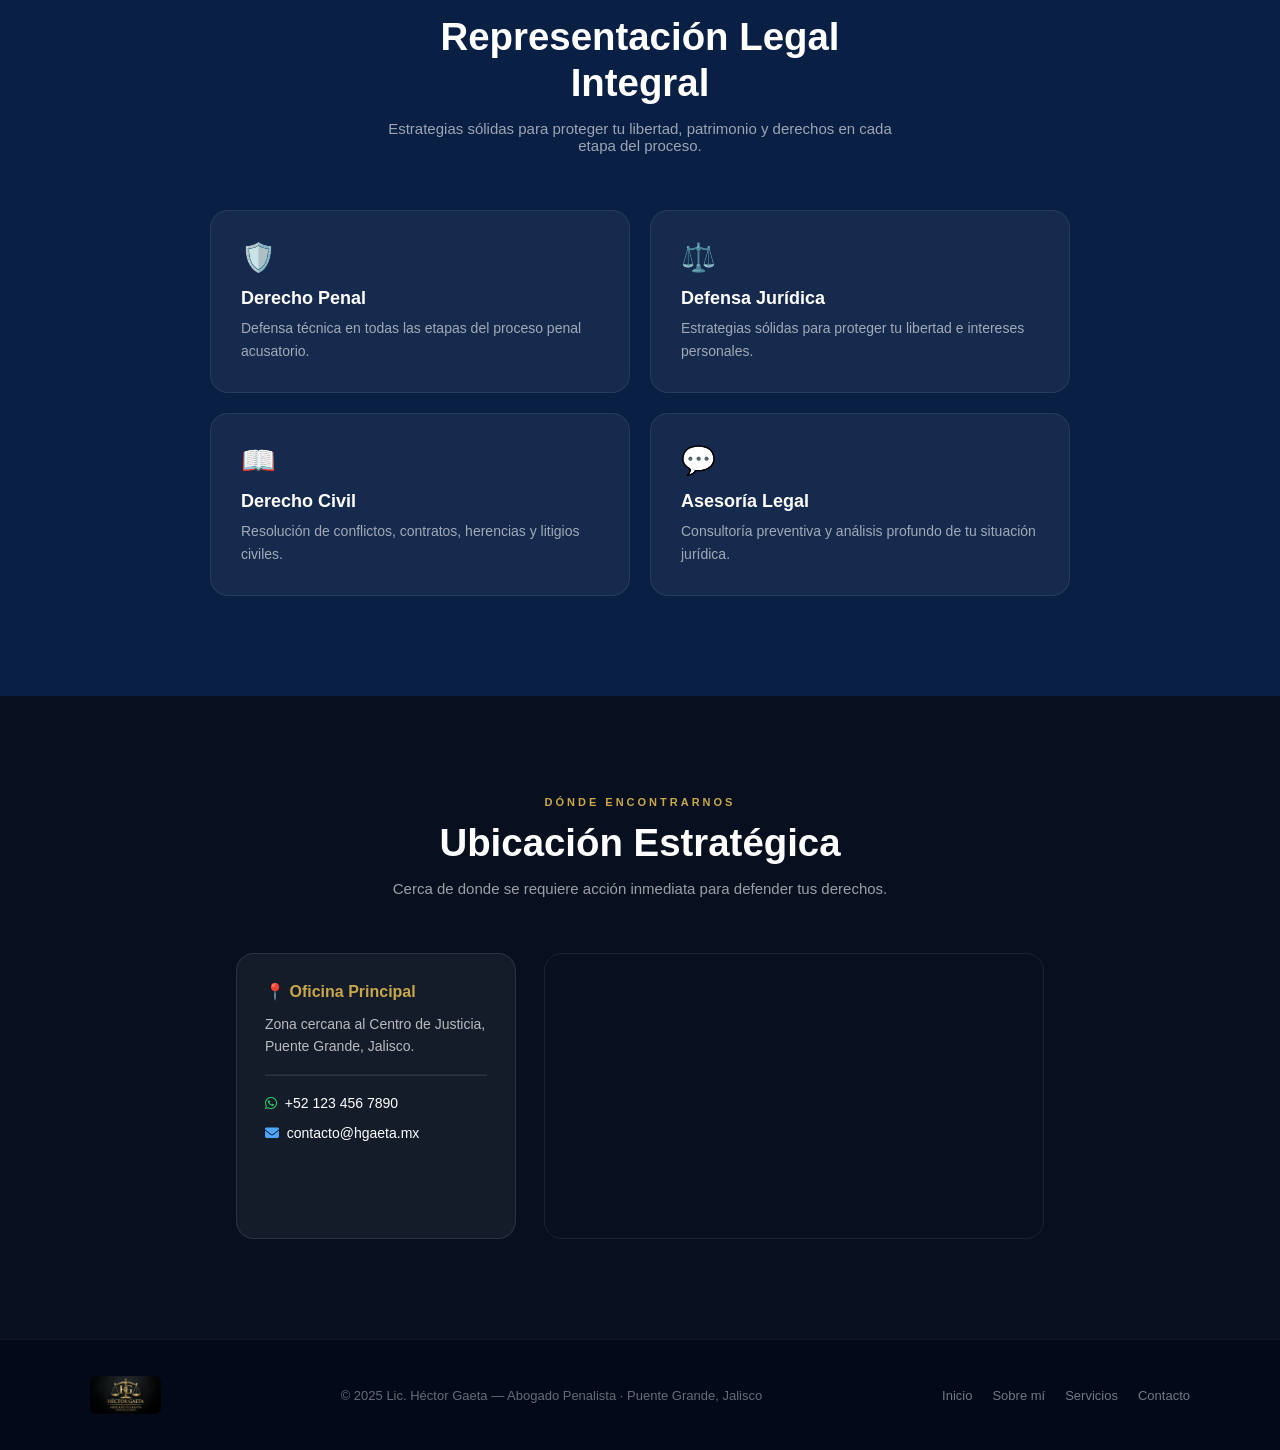
==== commit 476db743: "Descripción de los cambios" ====
--- a/index.html
+++ b/index.html
@@ -95,9 +95,9 @@
 <section class="about" id="about">
     <div class="about-container">
         <div class="about-img-wrap">
-            <img src="https://images.unsplash.com/photo-1556157382-97eda2d62296?w=600&q=80" alt="Lic. Héctor Gaeta">
+            <img src="abogado.png" alt="Lic. Héctor Gaeta">
             <div class="about-badge">
-                <span class="about-badge-num">10+</span>
+                <span class="about-badge-num">6+</span>
                 <span>Años de<br>Trayectoria</span>
             </div>
         </div>
--- a/estillos.css
+++ b/estillos.css
@@ -824,7 +824,7 @@
     .section-tag { font-size: 16px; }
     .about-text h2 { font-size: 30px; }
     p.about-description { font-size: 19px; text-align: justify; line-height: 1.6; }
-    .about-text { padding-top: 25px; }
+    .about-text { padding-top: 25px; padding: 0 10px; }
     .feature-item h4 { font-size: 18px; }
     .feature-item p { font-size: 18px; text-align: justify;}
 
@@ -837,8 +837,9 @@
         .card h3 { font-size: 20px; }
         .card p { font-size: 19px; line-height: 1.5; }
         .icon { font-size: 32px; }
+    .section-header { padding: 0 0px; }
     .section-header h2 { font-size: 36px; }
-    .section-header .sub { font-size: 20px; margin-top: 17px; text-align: justify; line-height: 1.5;  }
+    .section-header .sub { font-size: 20px; margin-top: 17px; text-align: justify; line-height: 1.5; padding: 0 10px; }
 
     /* Ubicación */
     .ubicacion { padding: 80px 22px; }
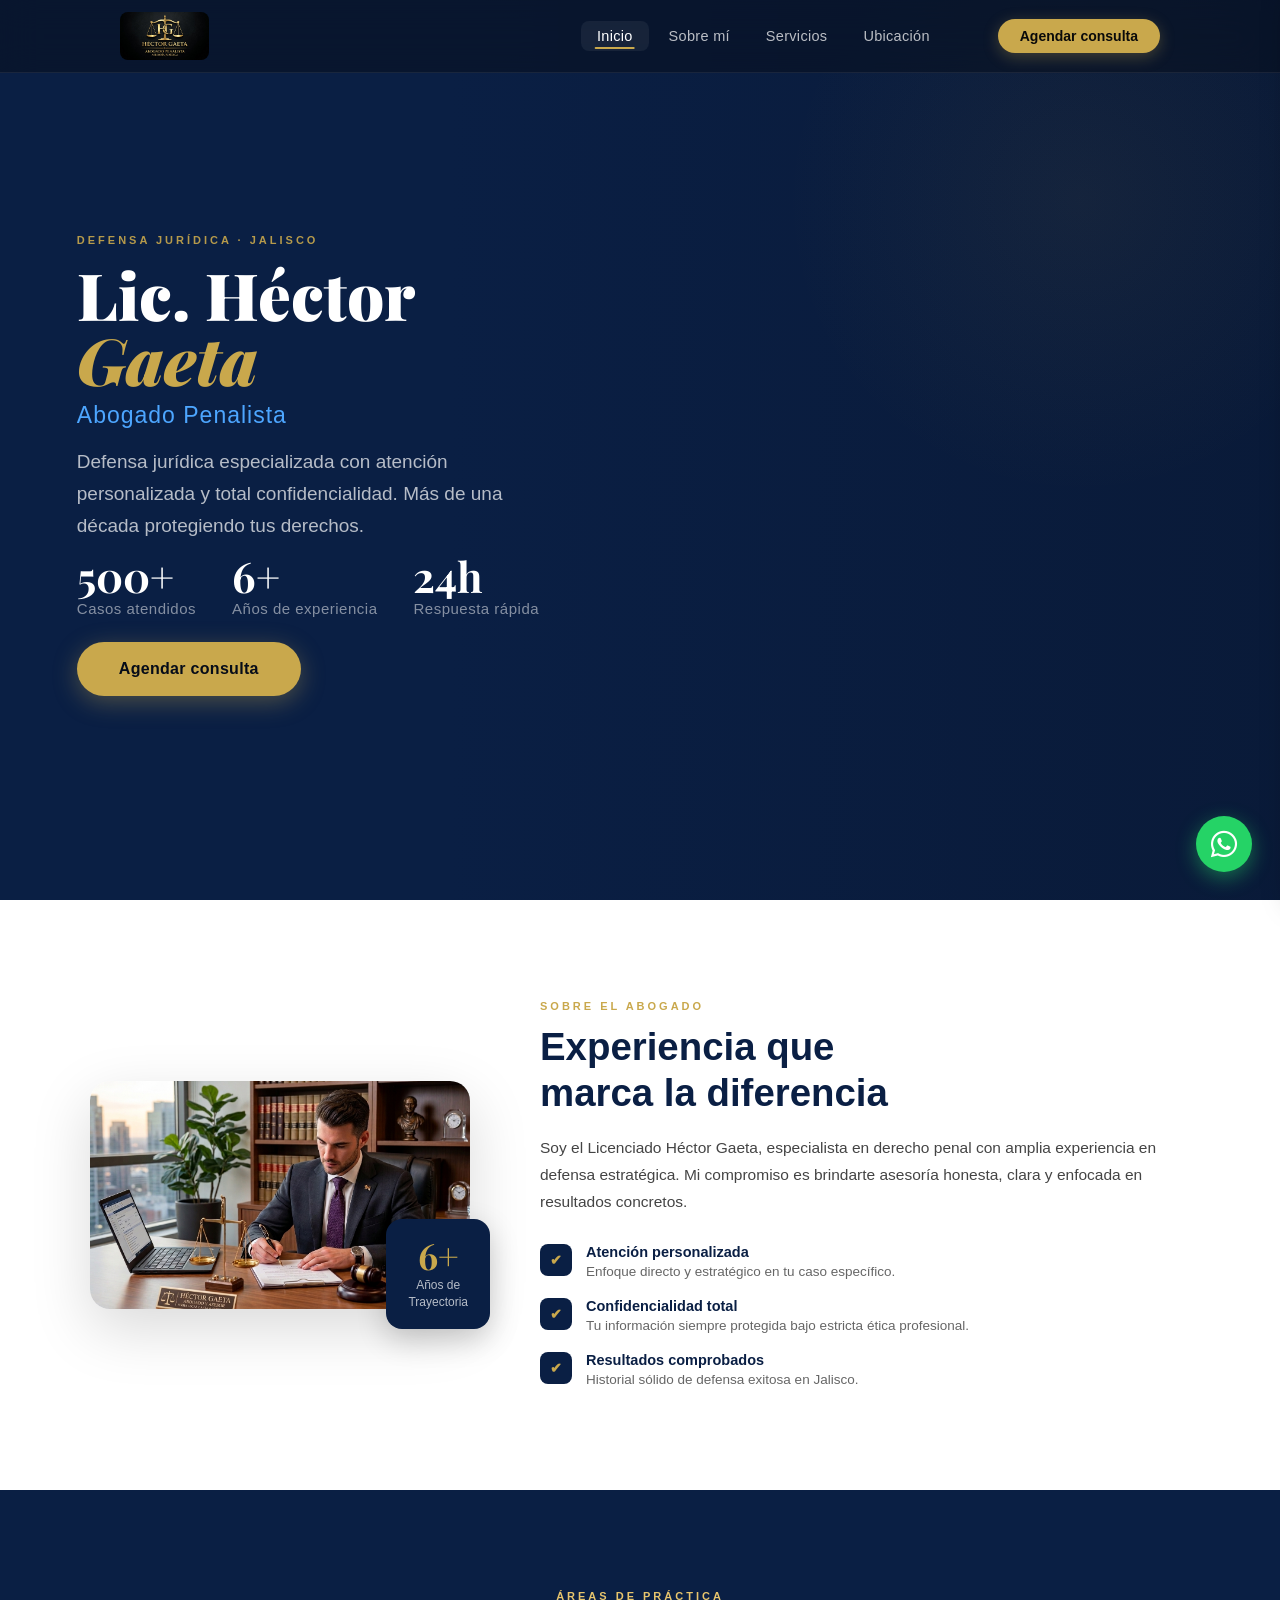
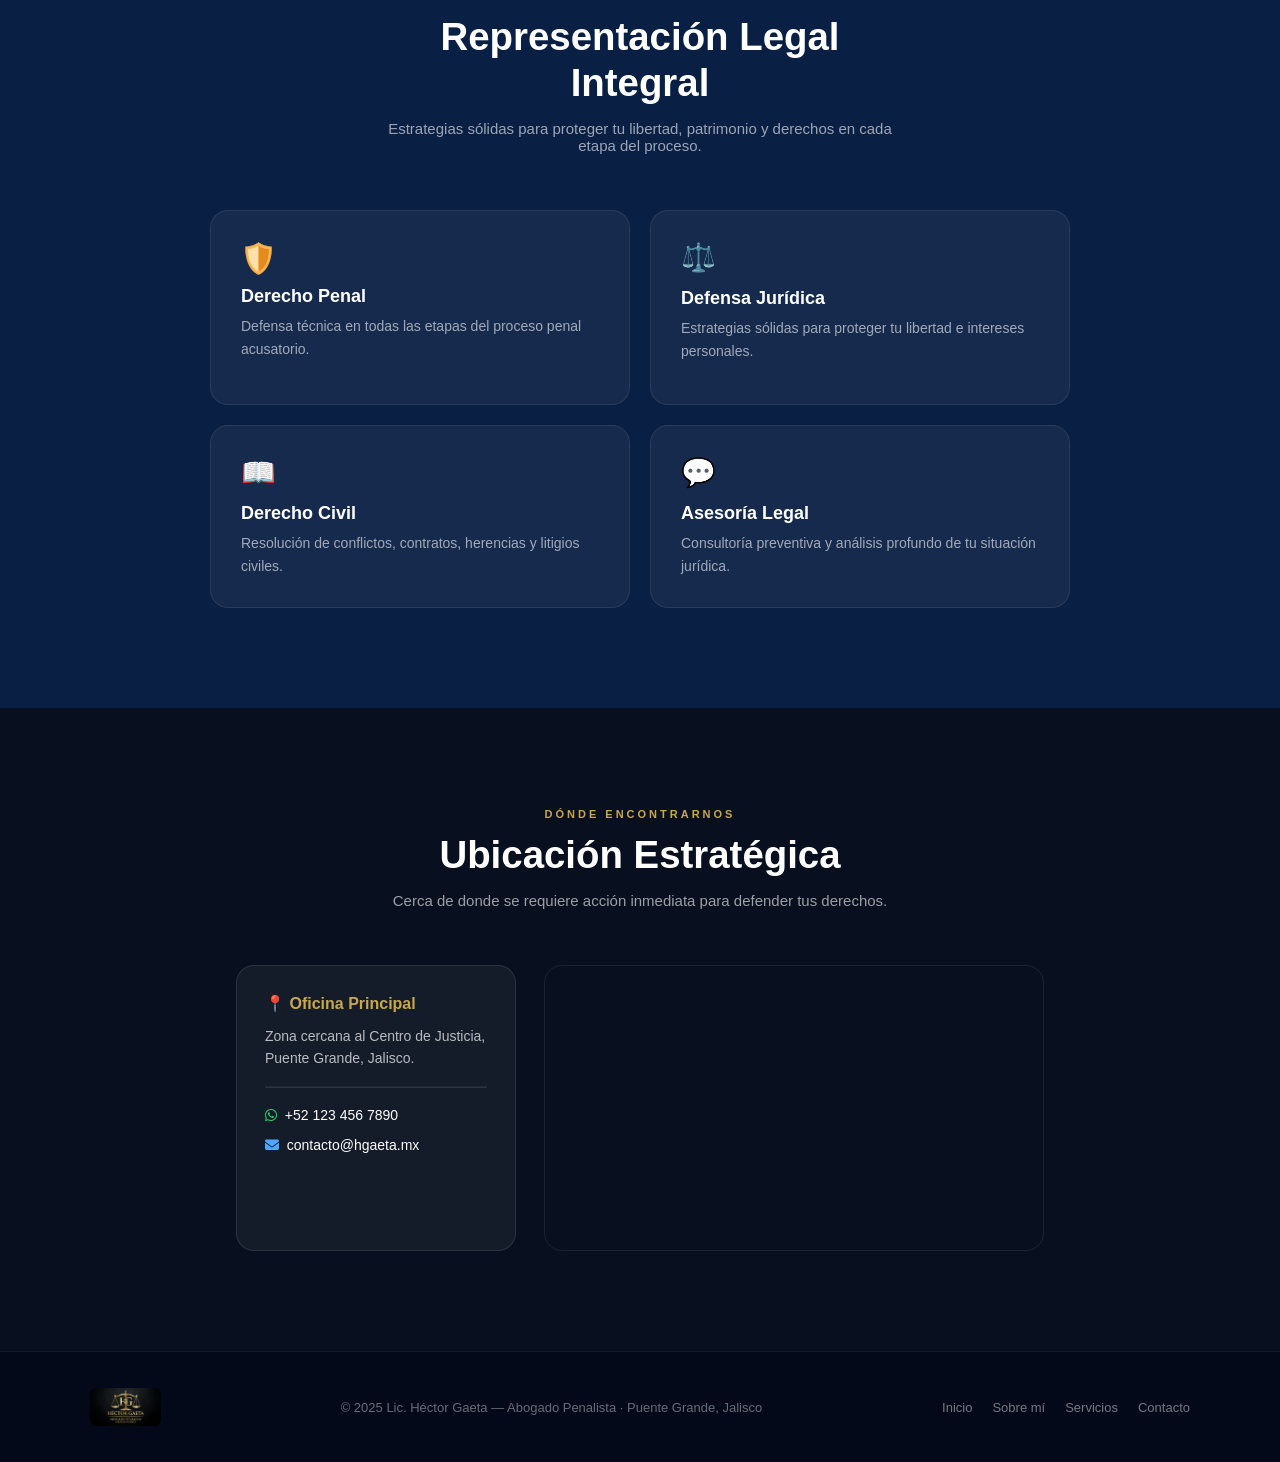
==== commit 0515a6ee: "update estilos" ====
--- a/index.html
+++ b/index.html
@@ -150,9 +150,13 @@
 
         <div class="cards">
             <div class="card">
-                <div class="icon">🛡️</div>
+                <div class="icon">
+                    <div  class="escudo-bg">
+                    <img src="escudo.png" alt="escudo">
+                    </div>
                 <h3>Derecho Penal</h3>
                 <p>Defensa técnica en todas las etapas del proceso penal acusatorio.</p>
+                </div>
             </div>
             <div class="card">
                 <div class="icon">⚖️</div>
--- a/estillos.css
+++ b/estillos.css
@@ -119,6 +119,7 @@
     border-radius: 50px;
     white-space: nowrap;
     transition: background 0.2s, transform 0.2s, box-shadow 0.2s;
+    
     box-shadow: 0 4px 16px rgba(201,168,76,0.3);
 }
 
@@ -618,7 +619,7 @@
 }
 
 .icon { font-size: 28px; margin-bottom: 14px; }
-
+.escudo-bg { width: auto; height: 45px; display: flex; justify-content: left; padding: 0px 0 10px; }
 .card h3 {
     font-family: 'Arial', serif;
     font-size: 18px;
@@ -776,9 +777,9 @@
     .nav-links { display: none; }
     .btn-nav   { display: none; }
     .menu-toggle { display : flex; }
-    .nav-cta { padding-left: 58%;}
+    .nav-cta { padding-left: 12.2rem;}
     .nav-inner {
-        margin-top: 5px;
+        margin-top: 2px;
         margin-left: 2%;
         padding: 0; }
     .nav-logo img { height: 60px; }
@@ -799,18 +800,17 @@
         background-position: center;
         background-size: 330%;
         flex-direction: column;
-        font-size: 40px;
-        padding: 230px 22px 60px;
+        padding: 14rem 1.5rem 0rem;
         min-height: 950px;
     }
     .hero-left { max-width: 100%; text-align: center; align-items: center; display: flex; flex-direction: column; }
-    .hero-title { font-size: 55px; }
-    .hero-sub { font-size: 24px; }    
-    .hero-desc { font-size: 19.78px; text-align: justify; line-height: 1.6; margin: 0 0 20px 0;}
-    .stats-row { font-size: 18px; justify-content: center; gap: 20px;}
+    .hero-title { font-size: 3.7rem; }
+    .hero-sub { font-size: 1.5rem; margin: 0.5rem 0; }    
+    .hero-desc { font-size: 1.24rem; text-align: justify; line-height: 1.6; margin: 0.5rem 0 1rem; }
+    .stats-row { font-size: 18rem; justify-content: center; gap: 20px;}
         .stat-num { font-size: 35px; }
         .stat-lbl { font-size: 13px; margin-top: 10px;}
-        .btn-hero { font-size: 16px; padding: 18px 42px; margin-top: 10px; }
+        .btn-hero { font-size: 16px; padding: 18px 42px; }
     .hero-right { max-width: 100%; width: 100%; }
     .hero-img-card img { height: 300px; }
 
@@ -894,11 +894,12 @@
    1080p — 1200px–2159px
    ============================================ */
 @media (min-width: 1200px) and (max-width: 2159px) {
-    .hero-left { max-width: 480px; margin-top: 60px;}
-    .hero-title { font-size: 75px; }
-    .hero-sub   { font-size: 28px; }
-    .hero-desc  { font-size: 20px; }
-    .stat-num   { font-size: 48px; }
+    .hero-left { max-width: 480px; margin-top: 90px;}
+    .hero-title { font-size: 65px; line-height: 1;}
+    .hero-sub   { font-size: 23px; padding: 0 0; margin-bottom: 17px; }
+    .hero-desc  { font-size: 19px; margin-bottom: 13px; }
+    .stats-row { margin-bottom: 25px; }
+    .stat-num   { font-size: 42px; }
     .stat-lbl   { font-size: 15px; }
     .btn-hero   { font-size: 16px; padding: 18px 42px; }
 }
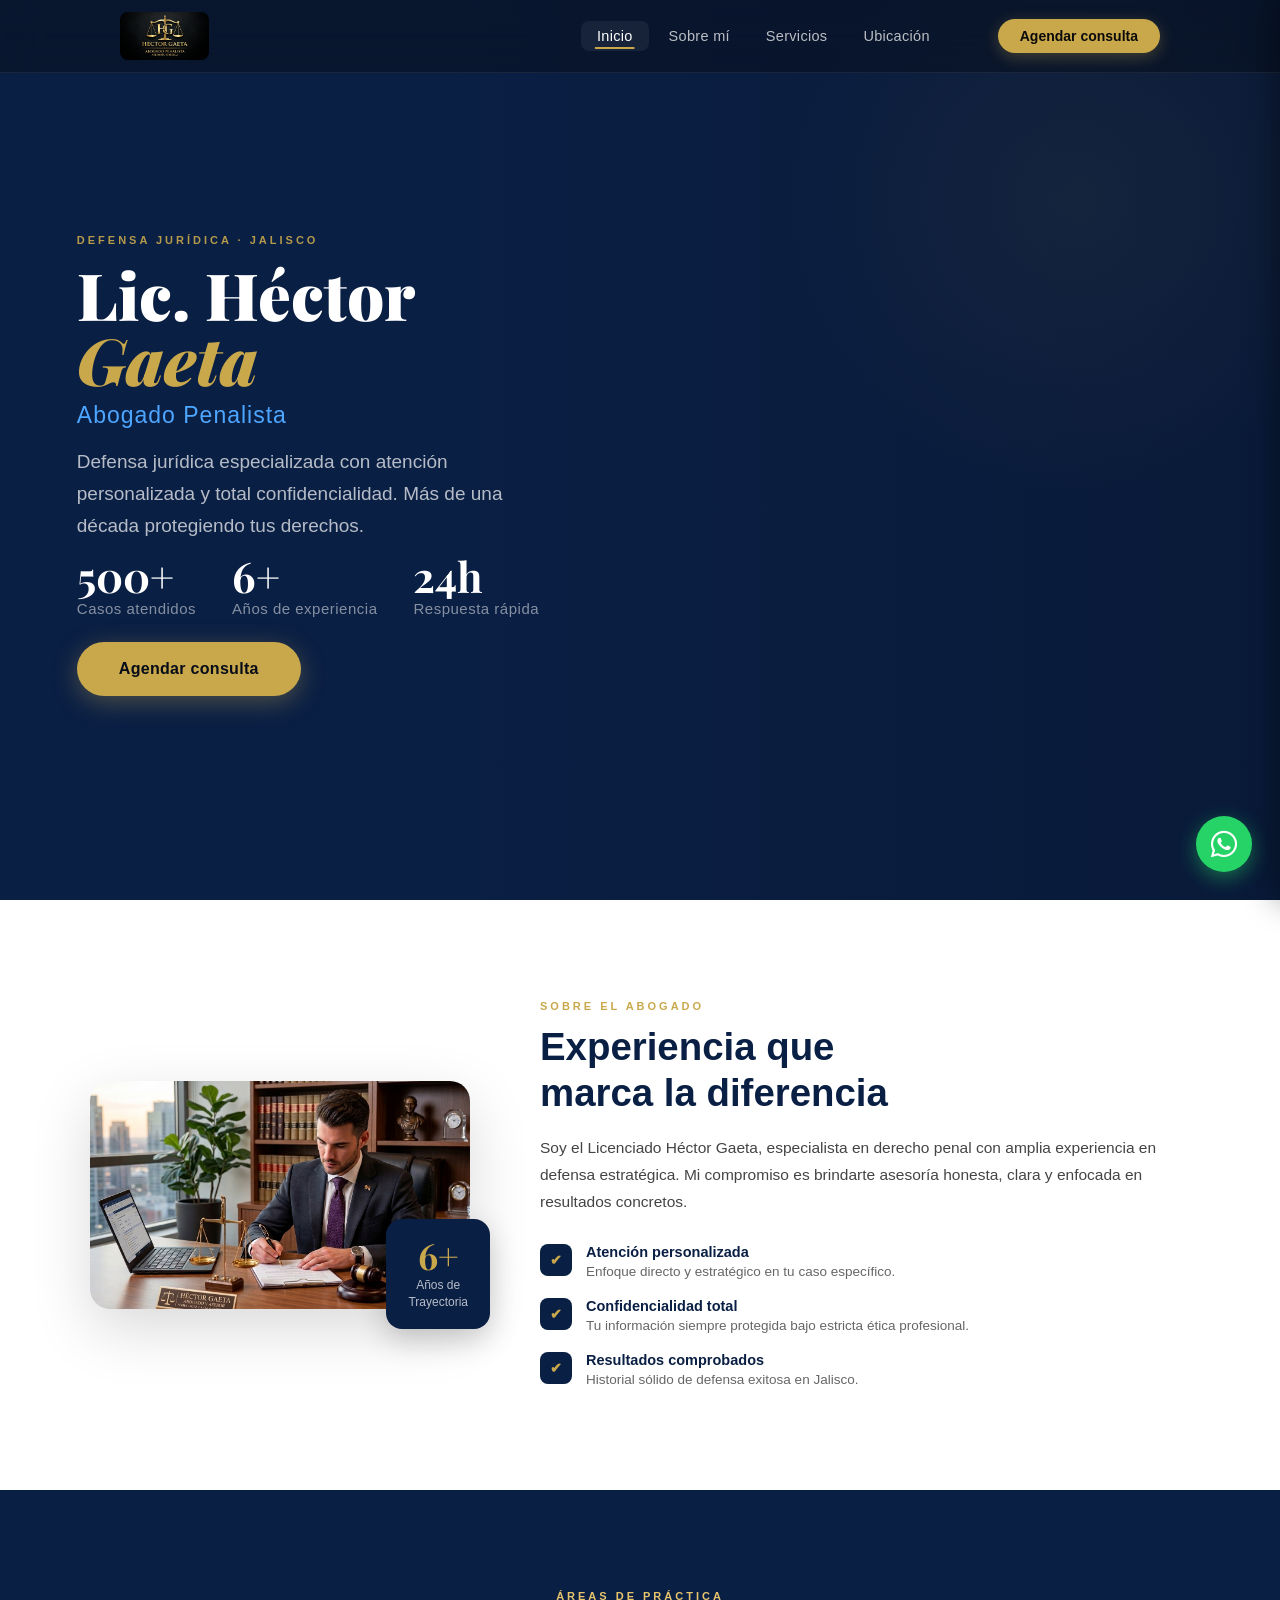
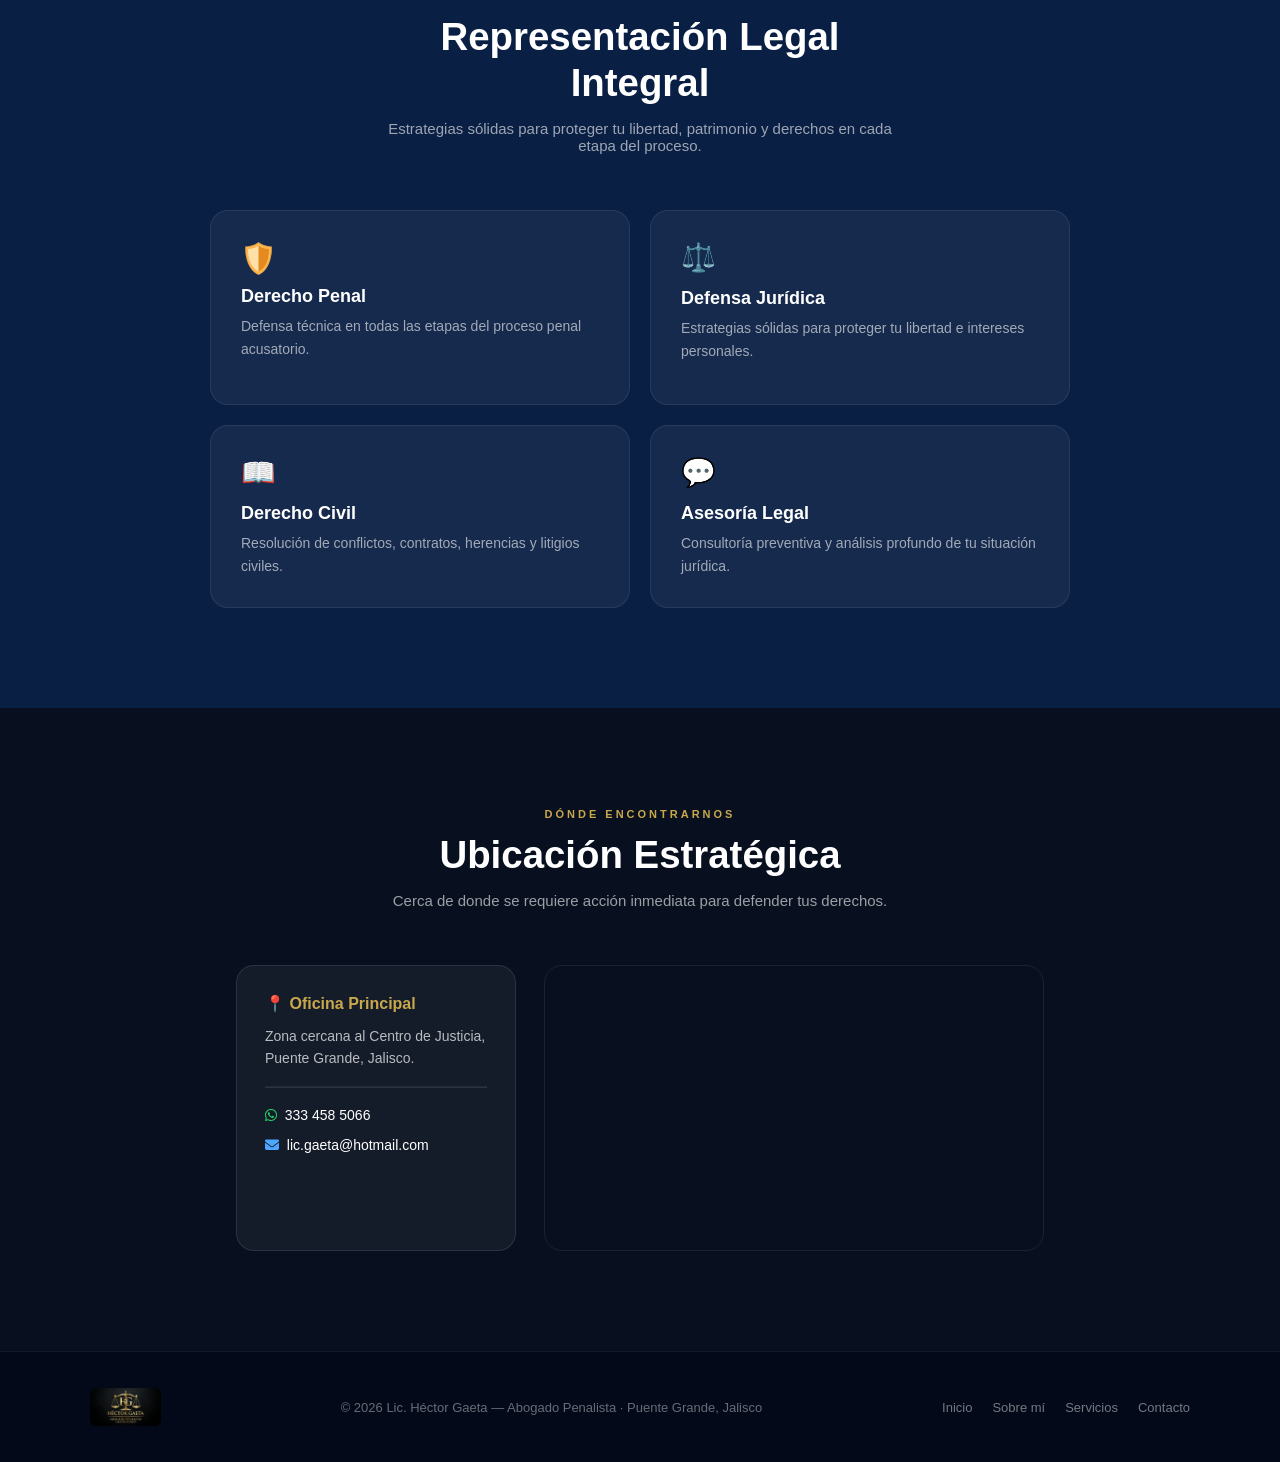
==== commit 8e737e19: "update estilos" ====
--- a/index.html
+++ b/index.html
@@ -46,11 +46,11 @@
 <div class="side-menu" id="sideMenu">
     <div class="side-menu-inner">
         <p class="side-menu-title">Menú</p>
-        <a href="#" onclick="closeSideMenu()">🏠Inicio</a>
-        <a href="#about" onclick="closeSideMenu()">👤Sobre mí</a>
-        <a href="#servicios" onclick="closeSideMenu()">⚖️Servicios</a>
-        <a href="#ubicacion" onclick="closeSideMenu()">📍Ubicación</a>
-        <a href="contacto.html">📞Contacto</a>
+        <a href="#" onclick="closeSideMenu()">Inicio</a>
+        <a href="#about" onclick="closeSideMenu()">Sobre mí</a>
+        <a href="#servicios" onclick="closeSideMenu()">Servicios</a>
+        <a href="#ubicacion" onclick="closeSideMenu()">Ubicación</a>
+        <a href="contacto.html">Contacto</a>
     </div>
 </div>
 <div class="menu-overlay" id="menuOverlay" onclick="closeSideMenu()"></div>
@@ -194,8 +194,8 @@
                 <h3>📍 Oficina Principal</h3>
                 <p>Zona cercana al Centro de Justicia,<br>Puente Grande, Jalisco.</p>
                 <hr style="border-color:rgba(255,255,255,0.1); margin:16px 0;">
-                <p><i class="fa-brands fa-whatsapp" style="color:#25D366"></i> &nbsp;<a href="https://wa.me/521234567890" style="color:white">+52 123 456 7890</a></p>
-                <p style="margin-top:8px"><i class="fa-solid fa-envelope" style="color:#4da6ff"></i> &nbsp;<a href="mailto:contacto@hgaeta.mx" style="color:white">contacto@hgaeta.mx</a></p>
+                <p><i class="fa-brands fa-whatsapp" style="color:#25D366"></i> &nbsp;<a href="https://wa.me/3334585066" style="color:white">333 458 5066</a></p>
+                <p style="margin-top:8px"><i class="fa-solid fa-envelope" style="color:#4da6ff"></i> &nbsp;<a href="mailto:lic.gaeta@hotmail.com" style="color:white">lic.gaeta@hotmail.com</a></p>
             </div>
 
             <div class="mapa">
@@ -218,7 +218,7 @@
 <footer class="footer">
     <div class="footer-inner">
         <img src="Logo.png" alt="Héctor Gaeta" class="footer-logo">
-        <p>© 2025 Lic. Héctor Gaeta — Abogado Penalista · Puente Grande, Jalisco</p>
+        <p>© 2026 Lic. Héctor Gaeta — Abogado Penalista · Puente Grande, Jalisco</p>
         <div class="footer-links">
             <a href="#">Inicio</a>
             <a href="#about">Sobre mí</a>
--- a/estillos.css
+++ b/estillos.css
@@ -163,8 +163,8 @@
    ============================================ */
 .side-menu {
     position: fixed;
-    top: 0; right: -280px;
-    width: 260px; height: 100%;
+    top: 0; right: -290px;
+    width: 290px; height: 100%;
     background: var(--navy);
     z-index: 9998;
     transition: right 0.35s cubic-bezier(0.4,0,0.2,1);
@@ -785,14 +785,17 @@
     .nav-logo img { height: 60px; }
 
     .side-menu-inner {
-    padding: 90px 30px 30px;
+    padding: 90px 24px 30px;
     gap: 15px;
     }
     .side-menu a {
+  
     font-size: 20px;
-    padding: 11px 14px;
-    }
-    
+    padding: 15px 20px;
+    border-radius: 10px;
+    box-shadow: 0 4px 12px rgba(60, 105, 201, 0.89);
+    } 
+
 
     /*Inicio=Hero */
      .hero {
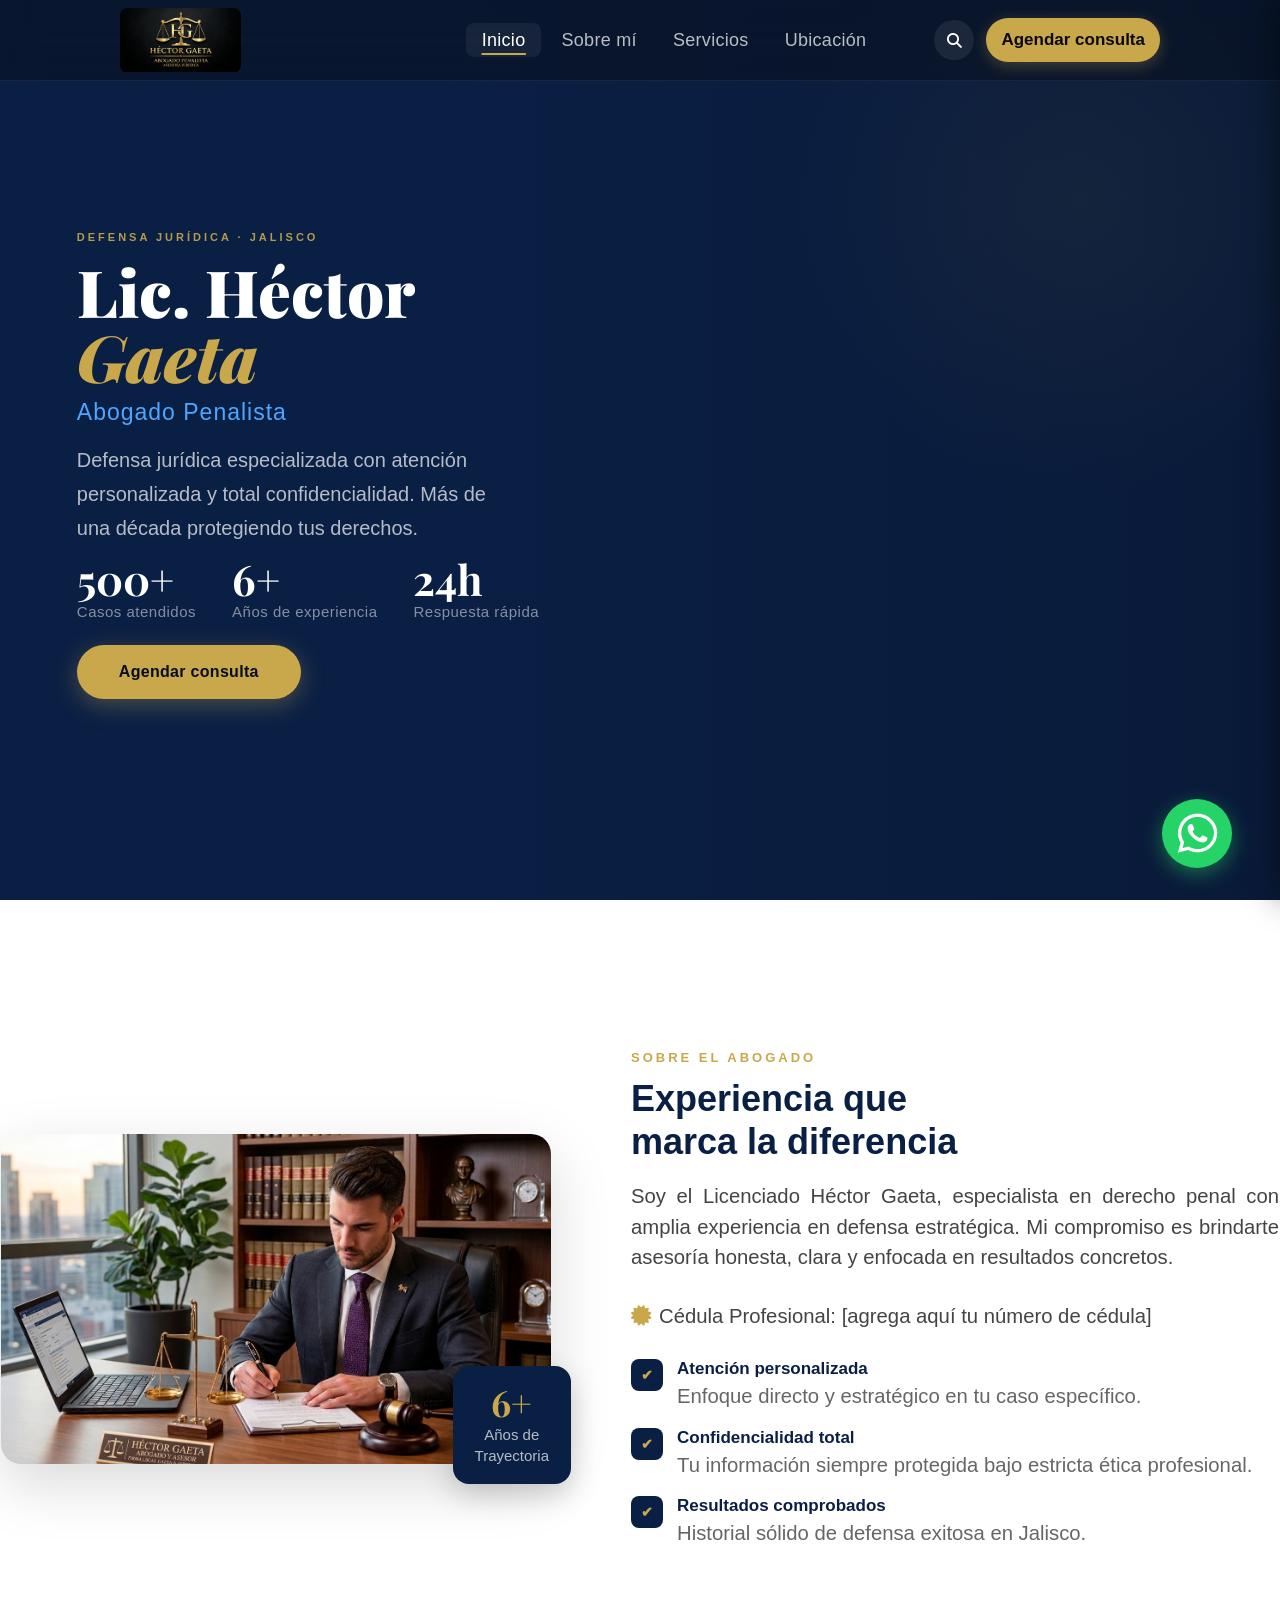
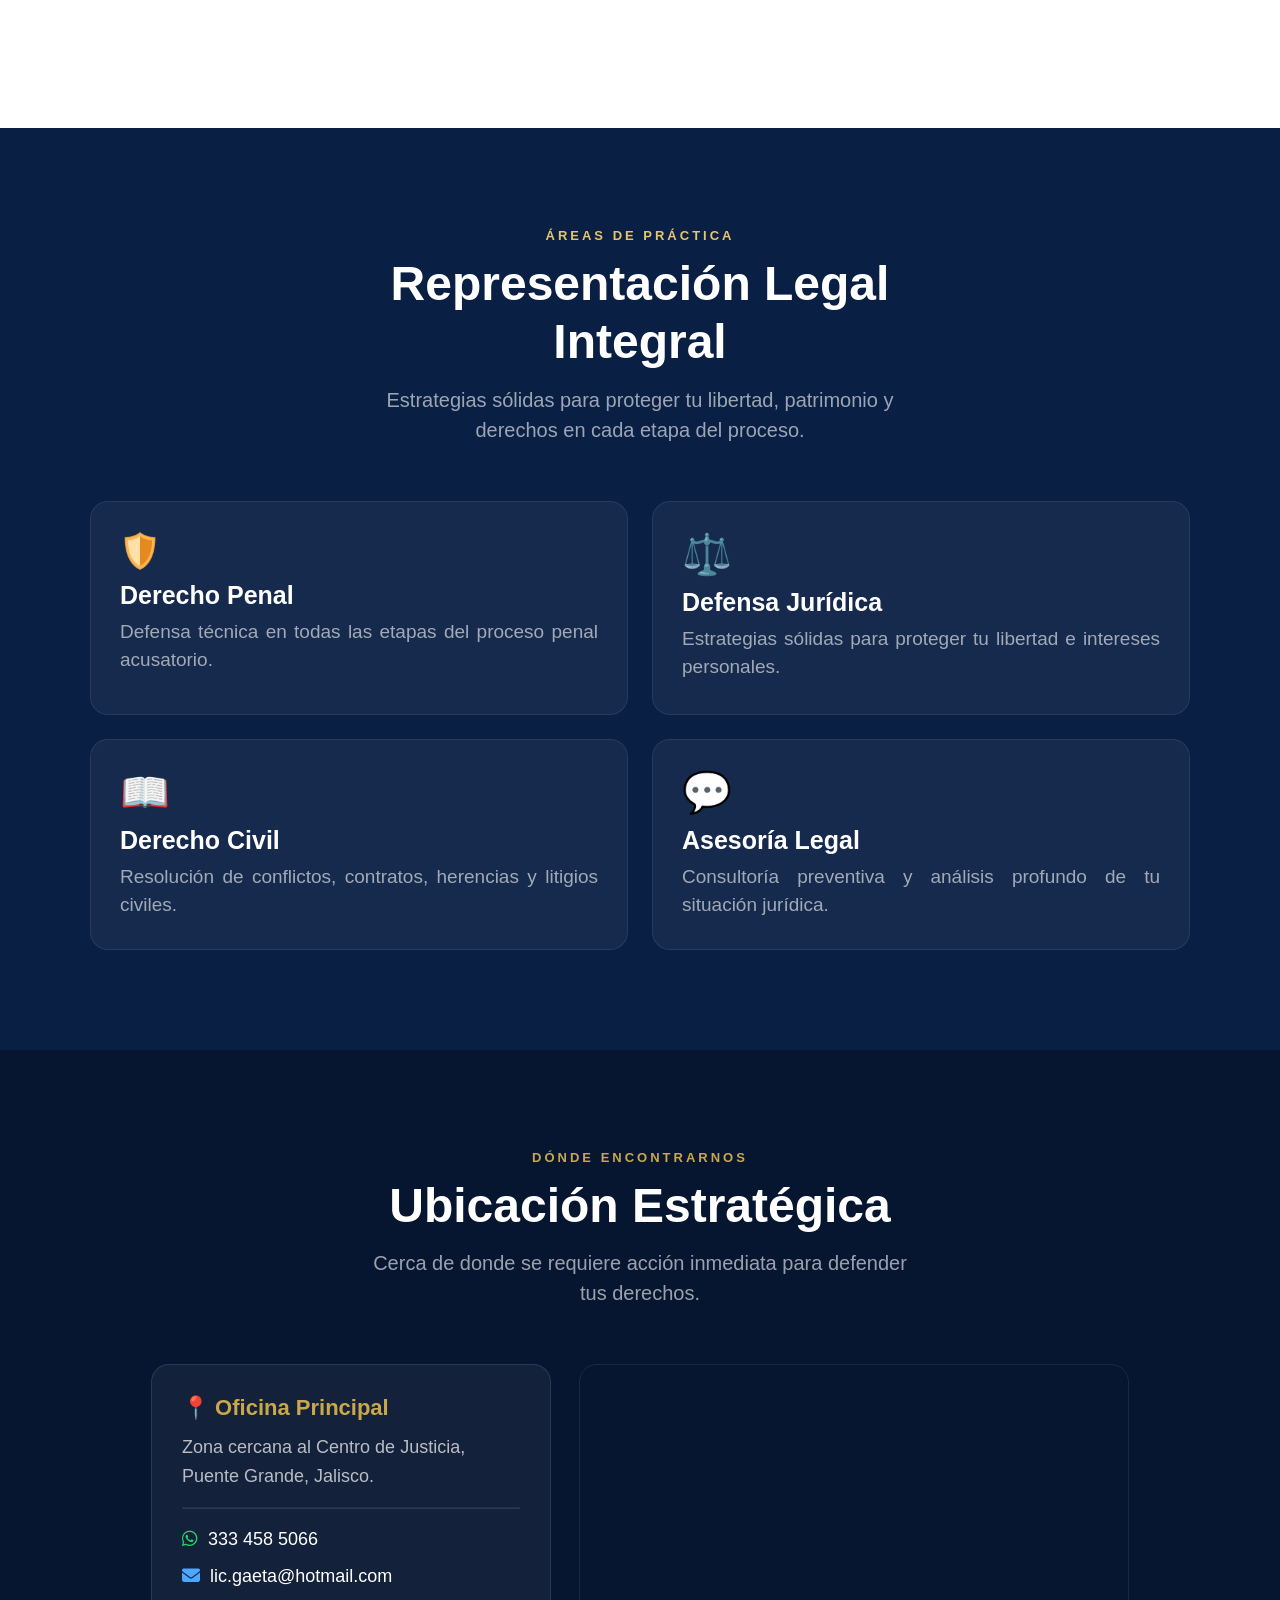
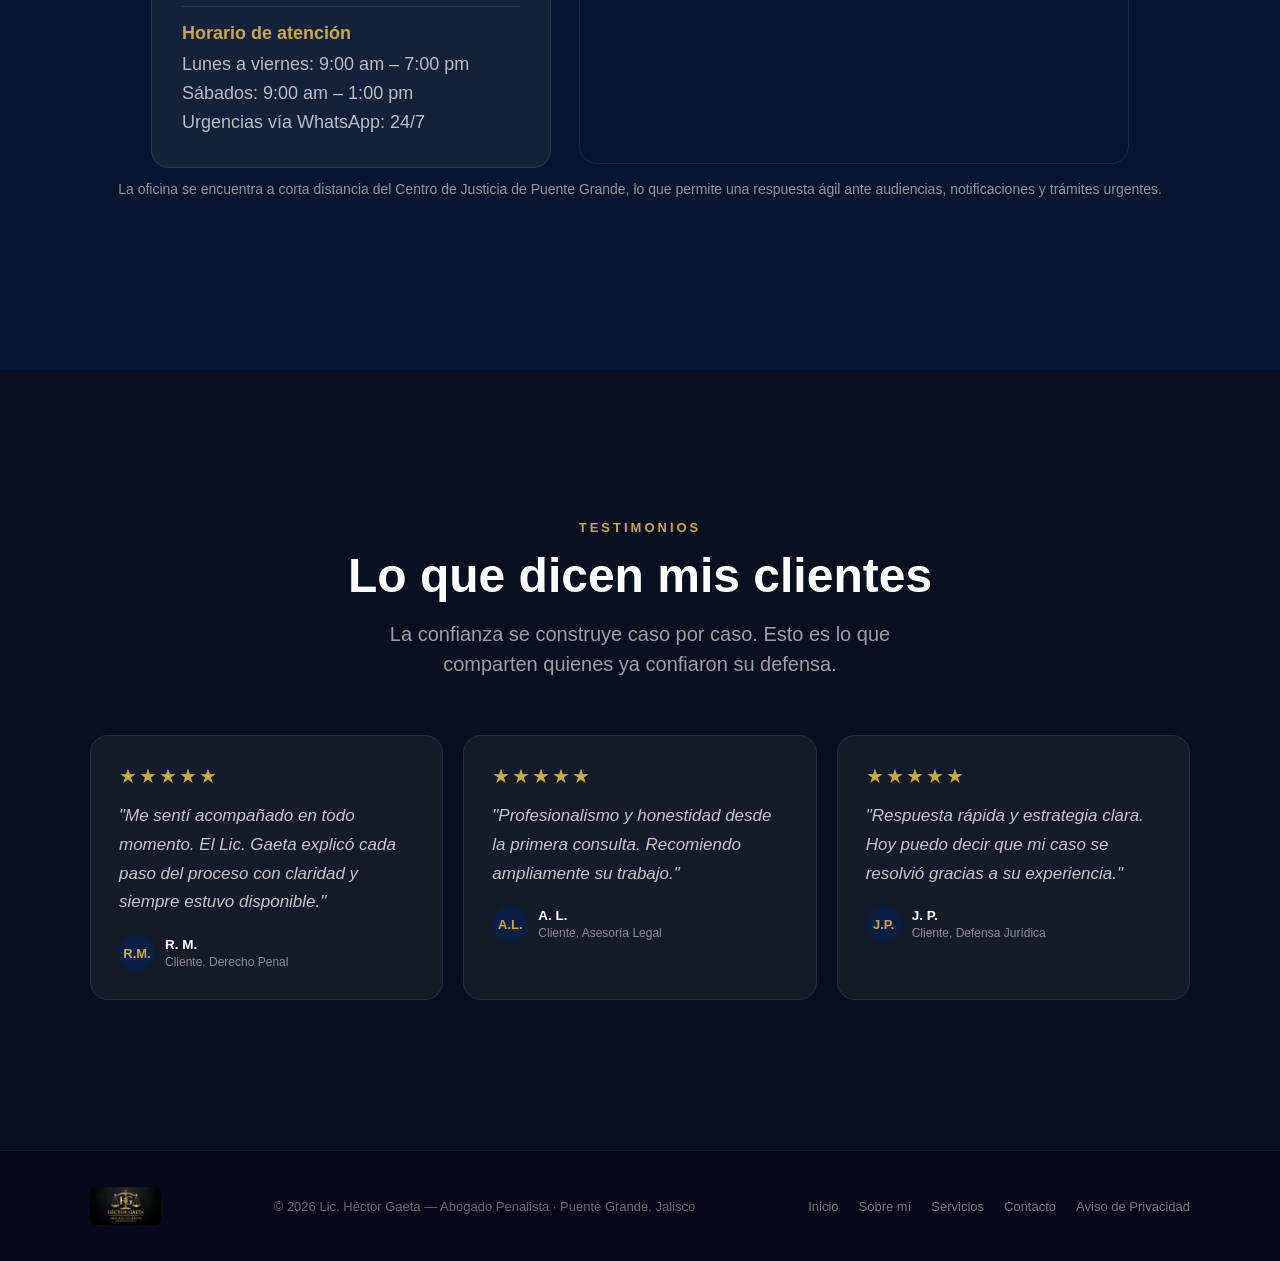
==== commit 24d7628a: "Actualización" ====
--- a/index.html
+++ b/index.html
@@ -17,7 +17,7 @@
 <nav class="navbar" id="navbar">
     <div class="nav-inner">
         <!-- Logo -->
-        <a href="inicio.html" class="nav-logo">
+        <a href="index.html" class="nav-logo">
             <img src="Logo.png" alt="Héctor Gaeta">
         </a>
 
@@ -31,6 +31,10 @@
 
         <!-- CTA -->
         <div class="nav-cta">
+            <!-- Botón lupa: abre el menú de Preguntas Frecuentes (tablet/1080p/2K) -->
+            <button class="btn-lupa" id="btnLupa" aria-label="Preguntas frecuentes" aria-expanded="false">
+                <i class="fa-solid fa-magnifying-glass"></i>
+            </button>
             <a href="contacto.html" class="btn-nav">Agendar consulta</a>
             <!-- Hamburguesa (móvil) -->
             <button class="menu-toggle" id="menuToggle" aria-label="Abrir menú">
@@ -41,6 +45,41 @@
         </div>
     </div>
 </nav>
+
+<!-- DROPDOWN DE PREGUNTAS FRECUENTES (tablet / 1080p / 2K) -->
+<div class="faq-dropdown" id="faqDropdown">
+    <div class="faq-dropdown-inner">
+        <div class="faq-dropdown-header">
+            <div>
+                <span>Dudas comunes</span>
+                <h3>Preguntas Frecuentes</h3>
+            </div>
+            <button class="faq-dropdown-close" id="faqDropdownClose" aria-label="Cerrar">✕</button>
+        </div>
+        <div class="faq-list">
+            <details class="faq-item">
+                <summary>¿Qué debo hacer si me detienen o detienen a un familiar?</summary>
+                <p class="faq-answer">Lo primero es mantener la calma y no declarar nada sin la presencia de un abogado. Contáctame de inmediato por WhatsApp; te explicaré tus derechos y los siguientes pasos según la situación.</p>
+            </details>
+            <details class="faq-item">
+                <summary>¿Cuánto cuesta una primera consulta?</summary>
+                <p class="faq-answer">El costo depende de la complejidad del caso. En la primera consulta se evalúa tu situación y se te da un presupuesto claro, sin compromisos ocultos.</p>
+            </details>
+            <details class="faq-item">
+                <summary>¿Manejan casos fuera de Jalisco?</summary>
+                <p class="faq-answer">La atención presencial es en Jalisco, pero se puede dar asesoría remota inicial para casos en otros estados, según el tipo de proceso.</p>
+            </details>
+            <details class="faq-item">
+                <summary>¿Mi información está protegida?</summary>
+                <p class="faq-answer">Sí. Toda la información que compartas está protegida bajo secreto profesional y nuestro <a href="privacidad.html" style="color:var(--navy); font-weight:600;">Aviso de Privacidad</a>.</p>
+            </details>
+            <details class="faq-item">
+                <summary>¿Cuánto tarda un proceso penal?</summary>
+                <p class="faq-answer">Varía mucho según el tipo de delito y la etapa procesal. En tu primera consulta te doy una estimación realista basada en casos similares.</p>
+            </details>
+        </div>
+    </div>
+</div>
 
 <!-- MENÚ LATERAL (móvil) -->
 <div class="side-menu" id="sideMenu">
@@ -51,6 +90,7 @@
         <a href="#servicios" onclick="closeSideMenu()">Servicios</a>
         <a href="#ubicacion" onclick="closeSideMenu()">Ubicación</a>
         <a href="contacto.html">Contacto</a>
+        <a href="faq.html"><i class="fa-solid fa-magnifying-glass" style="margin-right:8px; color:var(--gold);"></i>Preguntas Frecuentes</a>
     </div>
 </div>
 <div class="menu-overlay" id="menuOverlay" onclick="closeSideMenu()"></div>
@@ -109,6 +149,8 @@
                 Soy el Licenciado Héctor Gaeta, especialista en derecho penal con amplia experiencia en defensa estratégica. Mi compromiso es brindarte asesoría honesta, clara y enfocada en resultados concretos.
             </p>
 
+            <p class="cedula-line"><i class="fa-solid fa-certificate"></i> Cédula Profesional: [agrega aquí tu número de cédula]</p>
+
             <div class="features">
                 <div class="feature-item">
                     <div class="feature-icon">✔</div>
@@ -196,16 +238,75 @@
                 <hr style="border-color:rgba(255,255,255,0.1); margin:16px 0;">
                 <p><i class="fa-brands fa-whatsapp" style="color:#25D366"></i> &nbsp;<a href="https://wa.me/3334585066" style="color:white">333 458 5066</a></p>
                 <p style="margin-top:8px"><i class="fa-solid fa-envelope" style="color:#4da6ff"></i> &nbsp;<a href="mailto:lic.gaeta@hotmail.com" style="color:white">lic.gaeta@hotmail.com</a></p>
+
+                <div class="horario-box">
+                    <strong>Horario de atención</strong>
+                    <p>Lunes a viernes: 9:00 am – 7:00 pm<br>
+                    Sábados: 9:00 am – 1:00 pm<br>
+                    Urgencias vía WhatsApp: 24/7</p>
+                </div>
             </div>
 
             <div class="mapa">
                 <iframe
                     src="https://www.google.com/maps?q=Puente+Grande+Jalisco&output=embed"
                     width="100%"
-                    height="280"
+                    height="100%"
                     style="border:0;"
                     allowfullscreen="">
                 </iframe>
+            </div>
+        </div>
+
+        <p class="ubicacion-nota">La oficina se encuentra a corta distancia del Centro de Justicia de Puente Grande, lo que permite una respuesta ágil ante audiencias, notificaciones y trámites urgentes.</p>
+    </div>
+</section>
+
+<!-- ══════════════════════════════════
+     TESTIMONIOS (NUEVO)
+══════════════════════════════════ -->
+<section class="testimonios" id="testimonios">
+    <div class="testimonios-inner">
+        <div class="section-header">
+            <span class="section-tag">TESTIMONIOS</span>
+            <h2>Lo que dicen  mis clientes</h2>
+            <p class="sub">La confianza se construye caso por caso. Esto es lo que comparten quienes ya confiaron su defensa.</p>
+        </div>
+
+        <!-- ⚠️ EJEMPLO: reemplaza estos testimonios por reseñas reales de tus clientes (o pídeles su reseña de Google) -->
+        <div class="testimonios-grid">
+            <div class="testimonio-card">
+                <div class="testimonio-stars">★★★★★</div>
+                <p class="testimonio-text">"Me sentí acompañado en todo momento. El Lic. Gaeta explicó cada paso del proceso con claridad y siempre estuvo disponible."</p>
+                <div class="testimonio-autor">
+                    <div class="testimonio-avatar">R.M.</div>
+                    <div>
+                        <strong>R. M.</strong>
+                        <span>Cliente, Derecho Penal</span>
+                    </div>
+                </div>
+            </div>
+            <div class="testimonio-card">
+                <div class="testimonio-stars">★★★★★</div>
+                <p class="testimonio-text">"Profesionalismo y honestidad desde la primera consulta. Recomiendo ampliamente su trabajo."</p>
+                <div class="testimonio-autor">
+                    <div class="testimonio-avatar">A.L.</div>
+                    <div>
+                        <strong>A. L.</strong>
+                        <span>Cliente, Asesoría Legal</span>
+                    </div>
+                </div>
+            </div>
+            <div class="testimonio-card">
+                <div class="testimonio-stars">★★★★★</div>
+                <p class="testimonio-text">"Respuesta rápida y estrategia clara. Hoy puedo decir que mi caso se resolvió gracias a su experiencia."</p>
+                <div class="testimonio-autor">
+                    <div class="testimonio-avatar">J.P.</div>
+                    <div>
+                        <strong>J. P.</strong>
+                        <span>Cliente, Defensa Jurídica</span>
+                    </div>
+                </div>
             </div>
         </div>
     </div>
@@ -224,13 +325,14 @@
             <a href="#about">Sobre mí</a>
             <a href="#servicios">Servicios</a>
             <a href="contacto.html">Contacto</a>
+            <a href="privacidad.html">Aviso de Privacidad</a>
         </div>
     </div>
 </footer>
 
 
 <!-- BOTÓN WHATSAPP FIJO -->
-<a href="https://wa.me/3331041744" target="_blank" class="whatsapp-btn" aria-label="WhatsApp">
+<a href="https://wa.me/3334585066" target="_blank" class="whatsapp-btn" aria-label="WhatsApp">
     <i class="fa-brands fa-whatsapp"></i>
 </a>
 
@@ -285,11 +387,39 @@
         });
     });
 
+    // ── Dropdown de Preguntas Frecuentes (botón lupa)
+    const btnLupa      = document.getElementById('btnLupa');
+    const faqDropdown   = document.getElementById('faqDropdown');
+    const faqDropdownX = document.getElementById('faqDropdownClose');
+
+    function toggleFaqDropdown(forceClose) {
+        const open = forceClose ? false : !faqDropdown.classList.contains('open');
+        faqDropdown.classList.toggle('open', open);
+        btnLupa.classList.toggle('active', open);
+        btnLupa.setAttribute('aria-expanded', open);
+    }
+
+    if (btnLupa && faqDropdown) {
+        btnLupa.addEventListener('click', (e) => {
+            e.stopPropagation();
+            toggleFaqDropdown();
+        });
+        faqDropdownX.addEventListener('click', () => toggleFaqDropdown(true));
+        document.addEventListener('click', (e) => {
+            if (!faqDropdown.contains(e.target) && e.target !== btnLupa) {
+                toggleFaqDropdown(true);
+            }
+        });
+        document.addEventListener('keydown', (e) => {
+            if (e.key === 'Escape') toggleFaqDropdown(true);
+        });
+    }
+
     // ── Animación de entrada al scroll
     const observer = new IntersectionObserver((entries) => {
         entries.forEach(e => { if (e.isIntersecting) e.target.classList.add('visible'); });
     }, { threshold: 0.12 });
-    document.querySelectorAll('.about-container, .cards, .card, .ubicacion-container, .stat').forEach(el => observer.observe(el));
+    document.querySelectorAll('.about-container, .cards, .card, .ubicacion-container, .stat, .testimonios-grid').forEach(el => observer.observe(el));
 </script>
 
 </body>
--- a/estillos.css
+++ b/estillos.css
@@ -635,7 +635,7 @@
    ============================================ */
 .ubicacion {
     padding: 100px clamp(24px, 6vw, 120px);
-    background: var(--dark);
+    background: rgb(7 22 48);
     text-align: center;
 }
 
@@ -723,7 +723,7 @@
 .whatsapp-btn {
     position: fixed;
     bottom: 28px; right: 28px;
-    width: 56px; height: 56px;
+    width: 59px; height: 59px;
     background: #25D366;
     color: white;
     border-radius: 50%;
@@ -741,6 +741,289 @@
     transform: scale(1.12);
     box-shadow: 0 8px 28px rgba(37,211,102,0.6);
 }
+
+/* ============================================
+   TESTIMONIOS (NUEVO)
+   ============================================ */
+.testimonios {
+    padding: 100px clamp(24px, 6vw, 120px);
+    background: var(--dark);
+    text-align: center;
+}
+
+.testimonios-inner { max-width: 1100px; margin: 0 auto; }
+
+.testimonios .section-header h2 { color: var(--white); }
+
+.testimonios-grid {
+    display: grid;
+    grid-template-columns: repeat(3, 1fr);
+    gap: 20px;
+    margin-top: 40px;
+    opacity: 0;
+    transform: translateY(20px);
+    transition: opacity 0.6s, transform 0.6s;
+}
+
+.testimonios-grid.visible { opacity: 1; transform: none; }
+
+.testimonio-card {
+    background: rgba(255,255,255,0.05);
+    border: 1px solid rgba(255,255,255,0.08);
+    padding: 28px;
+    border-radius: 18px;
+    text-align: left;
+    transition: transform 0.3s, border-color 0.3s;
+}
+
+.testimonio-card:hover {
+    transform: translateY(-6px);
+    border-color: rgba(201,168,76,0.3);
+}
+
+.testimonio-stars { color: var(--gold); font-size: 14px; margin-bottom: 14px; letter-spacing: 2px; }
+
+.testimonio-text {
+    font-size: 14px;
+    color: rgba(255,255,255,0.75);
+    line-height: 1.7;
+    margin-bottom: 18px;
+    font-style: italic;
+}
+
+.testimonio-autor { display: flex; align-items: center; gap: 10px; }
+
+.testimonio-avatar {
+    width: 36px; height: 36px;
+    border-radius: 50%;
+    background: var(--navy);
+    color: var(--gold);
+    display: flex;
+    align-items: center;
+    justify-content: center;
+    font-size: 13px;
+    font-weight: 700;
+    flex-shrink: 0;
+}
+
+.testimonio-autor strong { display: block; font-size: 13.5px; color: var(--white); }
+.testimonio-autor span { font-size: 12px; color: rgba(255,255,255,0.5); }
+
+.testimonio-nota { margin-top: 28px; font-size: 12px; color: rgba(255,255,255,0.35); }
+
+
+/* ============================================
+   PREGUNTAS FRECUENTES (NUEVO)
+   ============================================ */
+.faq {
+    padding: 100px clamp(24px, 6vw, 120px);
+    background: var(--white);
+}
+
+.faq-inner { max-width: 800px; margin: 0 auto; }
+
+.faq .section-header { text-align: center; }
+.faq .section-header h2 { color: var(--navy); }
+.faq .section-header .sub { color: #555; }
+
+.faq-list { margin-top: 40px; display: flex; flex-direction: column; gap: 12px; }
+
+.faq-item {
+    background: var(--light);
+    border: 1px solid #e8e8ee;
+    border-radius: 14px;
+    padding: 4px 22px;
+}
+
+.faq-item summary {
+    cursor: pointer;
+    list-style: none;
+    padding: 18px 0;
+    font-size: 15px;
+    font-weight: 600;
+    color: var(--navy);
+    display: flex;
+    align-items: center;
+    justify-content: space-between;
+    gap: 12px;
+}
+
+.faq-item summary::-webkit-details-marker { display: none; }
+
+.faq-item summary::after {
+    content: '+';
+    font-size: 20px;
+    color: var(--gold);
+    transition: transform 0.25s;
+    flex-shrink: 0;
+}
+
+.faq-item[open] summary::after { transform: rotate(45deg); }
+
+.faq-answer { padding: 0 0 20px; font-size: 14px; color: rgb(204 174 99); line-height: 1.7; }
+
+
+/* ============================================
+   CÉDULA / HORARIO (NUEVO)
+   ============================================ */
+.cedula-line {
+    display: inline-flex;
+    align-items: center;
+    gap: 8px;
+    font-size: 12.5px;
+    color: #666;
+    margin-bottom: 26px;
+}
+
+.cedula-line i { color: var(--gold); }
+
+.horario-box {
+    margin-top: 16px;
+    padding-top: 16px;
+    border-top: 1px solid rgba(255,255,255,0.1);
+}
+
+.horario-box strong { display: block; font-size: 13px; color: var(--gold); margin-bottom: 6px; }
+.horario-box p { font-size: 13.5px; color: rgba(255,255,255,0.7); line-height: 1.6; margin: 0; }
+
+.ubicacion-nota {
+    font-size: 13.5px;
+    color: rgba(255,255,255,0.55);
+    line-height: 1.6;
+    margin-top: 10px;
+}
+
+
+/* ============================================
+   BOTÓN LUPA + DROPDOWN DE FAQ (NUEVO)
+   Visible en tablet / 1080p / 2K. Oculto en celular
+   (en celular la opción vive dentro del menú lateral).
+   ============================================ */
+.btn-lupa {
+    width: 40px; height: 40px;
+    border-radius: 50%;
+    border: none;
+    background: rgba(255,255,255,0.08);
+    color: var(--white);
+    font-size: 15px;
+    display: flex;
+    align-items: center;
+    justify-content: center;
+    cursor: pointer;
+    transition: background 0.2s, color 0.2s, transform 0.2s;
+    flex-shrink: 0;
+}
+
+.btn-lupa:hover { background: rgba(255,255,255,0.16); transform: scale(1.05); }
+.btn-lupa.active { background: var(--gold); color: #0a0a0a; }
+
+.faq-dropdown {
+    position: fixed;
+    top: 84px;
+    right: 24px;
+    width: 380px;
+    max-width: calc(100vw - 32px);
+    max-height: 0;
+    overflow: hidden;
+    background: var(--white);
+    border-radius: 18px;
+    box-shadow: 0 20px 60px rgba(0,0,0,0.35);
+    z-index: 9500;
+    opacity: 0;
+    transform: translateY(-10px);
+    transition: opacity 0.25s ease, transform 0.25s ease, max-height 0.35s ease;
+    pointer-events: none;
+}
+
+.faq-dropdown.open {
+    max-height: 78vh;
+    opacity: 1;
+    transform: translateY(0);
+    pointer-events: auto;
+    overflow-y: auto;
+}
+
+.faq-dropdown-inner { padding: 26px 24px 30px; }
+
+.faq-dropdown-header {
+    display: flex;
+    align-items: center;
+    justify-content: space-between;
+    margin-bottom: 16px;
+    gap: 12px;
+}
+
+.faq-dropdown-header span {
+    font-size: 10.5px;
+    letter-spacing: 2px;
+    text-transform: uppercase;
+    color: var(--gold2);
+    font-weight: 700;
+    display: block;
+    margin-bottom: 4px;
+}
+
+.faq-dropdown-header h3 {
+    font-family: 'Arial', serif;
+    font-size: 17px;
+    color: var(--navy);
+    line-height: 1.25;
+}
+
+.faq-dropdown-close {
+    background: var(--light);
+    border: none;
+    width: 28px; height: 28px;
+    border-radius: 50%;
+    font-size: 15px;
+    color: #888;
+    cursor: pointer;
+    line-height: 1;
+    flex-shrink: 0;
+    transition: background 0.2s, color 0.2s;
+}
+
+.faq-dropdown-close:hover { background: #eee; color: #333; }
+
+.faq-dropdown .faq-list { margin-top: 0; gap: 10px; }
+.faq-dropdown .faq-item { background: var(--light); border-color: #e8e8ee; padding: 2px 16px; }
+.faq-dropdown .faq-item summary { font-size: 13.5px; padding: 14px 0; }
+.faq-dropdown .faq-answer { font-size: 12.5px; padding-bottom: 16px; }
+
+
+/* ============================================
+   PÁGINA LEGAL — Aviso de Privacidad (NUEVO)
+   ============================================ */
+.legal-page {
+    min-height: 100vh;
+    padding: 140px clamp(24px, 6vw, 120px) 100px;
+    background: var(--dark);
+    max-width: 860px;
+    margin: 0 auto;
+}
+
+.legal-page h1 {
+    font-family: 'Arial', serif;
+    font-size: clamp(28px, 3vw, 40px);
+    color: var(--white);
+    margin-bottom: 8px;
+}
+
+.legal-page .legal-fecha { color: rgba(255,255,255,0.4); font-size: 13px; margin-bottom: 40px; }
+
+.legal-page h2 { font-size: 18px; color: var(--gold); margin: 32px 0 12px; }
+
+.legal-page p, .legal-page li {
+    font-size: 14.5px;
+    line-height: 1.8;
+    color: rgba(255,255,255,0.75);
+    margin-bottom: 12px;
+}
+
+.legal-page ul { padding-left: 20px; }
+
+.legal-page a { color: var(--blue); }
+
 
 /* ============================================
    Mejora visuial
@@ -789,12 +1072,17 @@
     gap: 15px;
     }
     .side-menu a {
-  
     font-size: 20px;
     padding: 15px 20px;
     border-radius: 10px;
-    box-shadow: 0 4px 12px rgba(60, 105, 201, 0.89);
+    box-shadow: 0 4px 12px rgb(204 174 99);
     } 
+
+    .whatsapp-btn {
+        bottom: 2rem; right: 2rem;
+        width: 4rem; height: 4rem;
+        font-size: 36px;
+    }
 
 
     /*Inicio=Hero */
@@ -847,12 +1135,36 @@
     /* Ubicación */
     .ubicacion { padding: 80px 22px; }
     .mapa, .info { width: 100%; max-width: 100%; }
+    .mapa { height: 300px; }
     .info h3 { font-size: 20px; }
-    .info p { font-size: 17px; line-height: 1.5; }
+    .info p { font-size: 18.5px; line-height: 1.5; text-align: justify; }
+    .horario-box strong { font-size: 19px;}
+    .horario-box p { font-size: 18px; line-height: 1.5; text-align: justify; }
+    .ubicacion-nota { font-size: 16px; line-height: 1.5; text-align: justify; }
 
     /* Footer */
     .footer-inner { flex-direction: column; text-align: center; }
     .footer-links { justify-content: center; }
+
+    /* Testimonios (nuevo) */
+    .testimonios { padding: 70px 20px; }
+    .testimonios-grid { grid-template-columns: 1fr; }
+    .testimonio-stars { font-size: 23px; }
+    .testimonio-text { font-size: 18px; line-height: 1.6; text-align: justify; }
+
+    /* FAQ (nuevo) */
+    .faq { padding: 70px 20px; }
+    .faq-item summary { font-size: 20px; }
+    .faq-answer { font-size: 18px; line-height: 1.6; text-align: justify; }
+
+    /* Legal (nuevo) */
+    .legal-page { padding: 110px 20px 60px; }
+
+    /* Contacto (nuevo) */
+    .contacto-form-nota { font-size: 13px; }
+
+    /* Lupa FAQ: oculta en celular, vive dentro del menú lateral (nuevo) */
+    .btn-lupa, .faq-dropdown { display: none !important; }
 }
 
 /*========================
@@ -873,6 +1185,9 @@
     padding: 90px 30px 30px;
     gap: 15px;
     }
+
+    .whatsapp-btn { width: 65px; height: 64px; font-size: 40px; right: 3rem; bottom: 2rem; }
+    
     .side-menu a {
     font-size: 20px;
     padding: 11px 14px;
@@ -897,14 +1212,63 @@
    1080p — 1200px–2159px
    ============================================ */
 @media (min-width: 1200px) and (max-width: 2159px) {
+     /* Navbar */
+    .nav-inner { max-width: 1920px; height: 80px; padding: 0 2.5rem; }
+    .nav-link { font-size: 18px; }
+    .nav-logo img { height: 65px;}
+    .btn-nav { font-size: 17px; padding: 12px 15px; }
+
+    .whatsapp-btn { width: 70px; height: 69px; font-size: 45px; right: 3rem; bottom: 2rem; }
+
     .hero-left { max-width: 480px; margin-top: 90px;}
     .hero-title { font-size: 65px; line-height: 1;}
     .hero-sub   { font-size: 23px; padding: 0 0; margin-bottom: 17px; }
-    .hero-desc  { font-size: 19px; margin-bottom: 13px; }
+    .hero-desc  { font-size: 20px; margin-bottom: 13px; }
+    .btn-hero   { font-size: 16px; padding: 18px 42px; }
+
+    .about { padding: 150px 1px 180px 1px; }
+    .about-container { max-width: 1350px; gap: 80px; }
+    .about-img-wrap img { width: 550px; }
+    .about-badge span:last-child { font-size: 15px; }
+    .about-text h2 { font-size: 36px; }
+    .about-text p  { font-size: 20.3px; line-height: 1.5; text-align: justify; }
+    .feature-item h4 { font-size: 17px; }
+    .section-tag { font-size: 13px;}
+
+    .section-header h2 { font-size: 48px; }
+    .sub { font-size: 20px; line-height: 1.5;}
+    .card { padding: 29px; }
+    .cards { max-width: 1100px; gap: 24px; }
+    .card h3 { font-size: 25px; }
+    .card p { font-size: 19px; line-height: 1.5; text-align: justify; }
+    .escudo-bg { width: auto; height: 50px; display: flex; justify-content: left; padding: 0px 0 10px; }
+    .icon { font-size: 40px; margin-bottom: 10px; }
+
     .stats-row { margin-bottom: 25px; }
     .stat-num   { font-size: 42px; }
     .stat-lbl   { font-size: 15px; }
-    .btn-hero   { font-size: 16px; padding: 18px 42px; }
+
+    .faq-dropdown-header span { font-size: 12px; letter-spacing: 2px; }
+    .faq-dropdown-header h3 { font-size: 20px; }
+    .faq-dropdown {width: 680px; right: 100px;}
+    .faq-answer {color: rgb(204 174 99);}
+    .faq-dropdown .faq-item summary { font-size: 18px; padding: 16px 0; }
+    .faq-dropdown .faq-answer { font-size: 18px; padding-bottom: 16px; text-align: justify; line-height: 1.6;}
+    .faq-item summary::after { font-size: 25px; }
+
+    .ubicacion { padding: 100px 1px 170px 1px; }
+    .ubicacion-inner { max-width: 1300px; height: auto;}
+    .ubicacion-nota { font-size: 14px; }
+    .mapa { max-width: 550px; height: 400px; }
+    .info { width: 400px; padding: 30px; }
+    .info h3 { font-size: 22px; }
+    .info p { font-size: 18px; line-height: 1.6; }
+    .horario-box strong { font-size: 18px; }
+
+    .testimonios { padding: 150px 1px 150px 1px; }
+    .testimonio-stars { font-size: 20px; }
+    .testimonio-text { font-size: 17px; line-height: 1.7; }
+
 }
 
 
@@ -912,10 +1276,12 @@
    2K — ≥ 2160px
    ============================================ */
 @media (min-width: 2160px) {
-    .nav-inner { max-width: 1800px; height: 90px; }
-    .nav-logo img { height: 64px; }
-    .nav-link { font-size: 17px; }
-    .btn-nav { font-size: 16px; padding: 12px 28px; }
+     /* Navbar */
+    .nav-inner { max-width: 2560px; height: 90px; padding: 0 135px; }
+    .nav-logo img { height: 75px;}
+    .nav-link { font-size: 19px; }
+    .nav-links { padding: 0%; }
+    .btn-nav { font-size: 18px; padding: 12px 28px; }
 
     .hero-title { font-size: 90px; max-width: 560px;}
     .hero-sub   { font-size: 28px; max-width: 560px;}
@@ -951,4 +1317,11 @@
     .footer { padding: 48px 160px; }
     .footer-logo { height: 52px; }
     .footer p, .footer-links a { font-size: 16px; }
-}
+
+    /* Testimonios / FAQ / Legal (nuevo) */
+    .testimonios { padding: 140px 160px; }
+    .testimonios-inner { max-width: 1600px; }
+    .faq { padding: 140px 160px; }
+    .faq-inner { max-width: 900px; }
+    .legal-page { max-width: 1000px; padding-top: 180px; }
+}
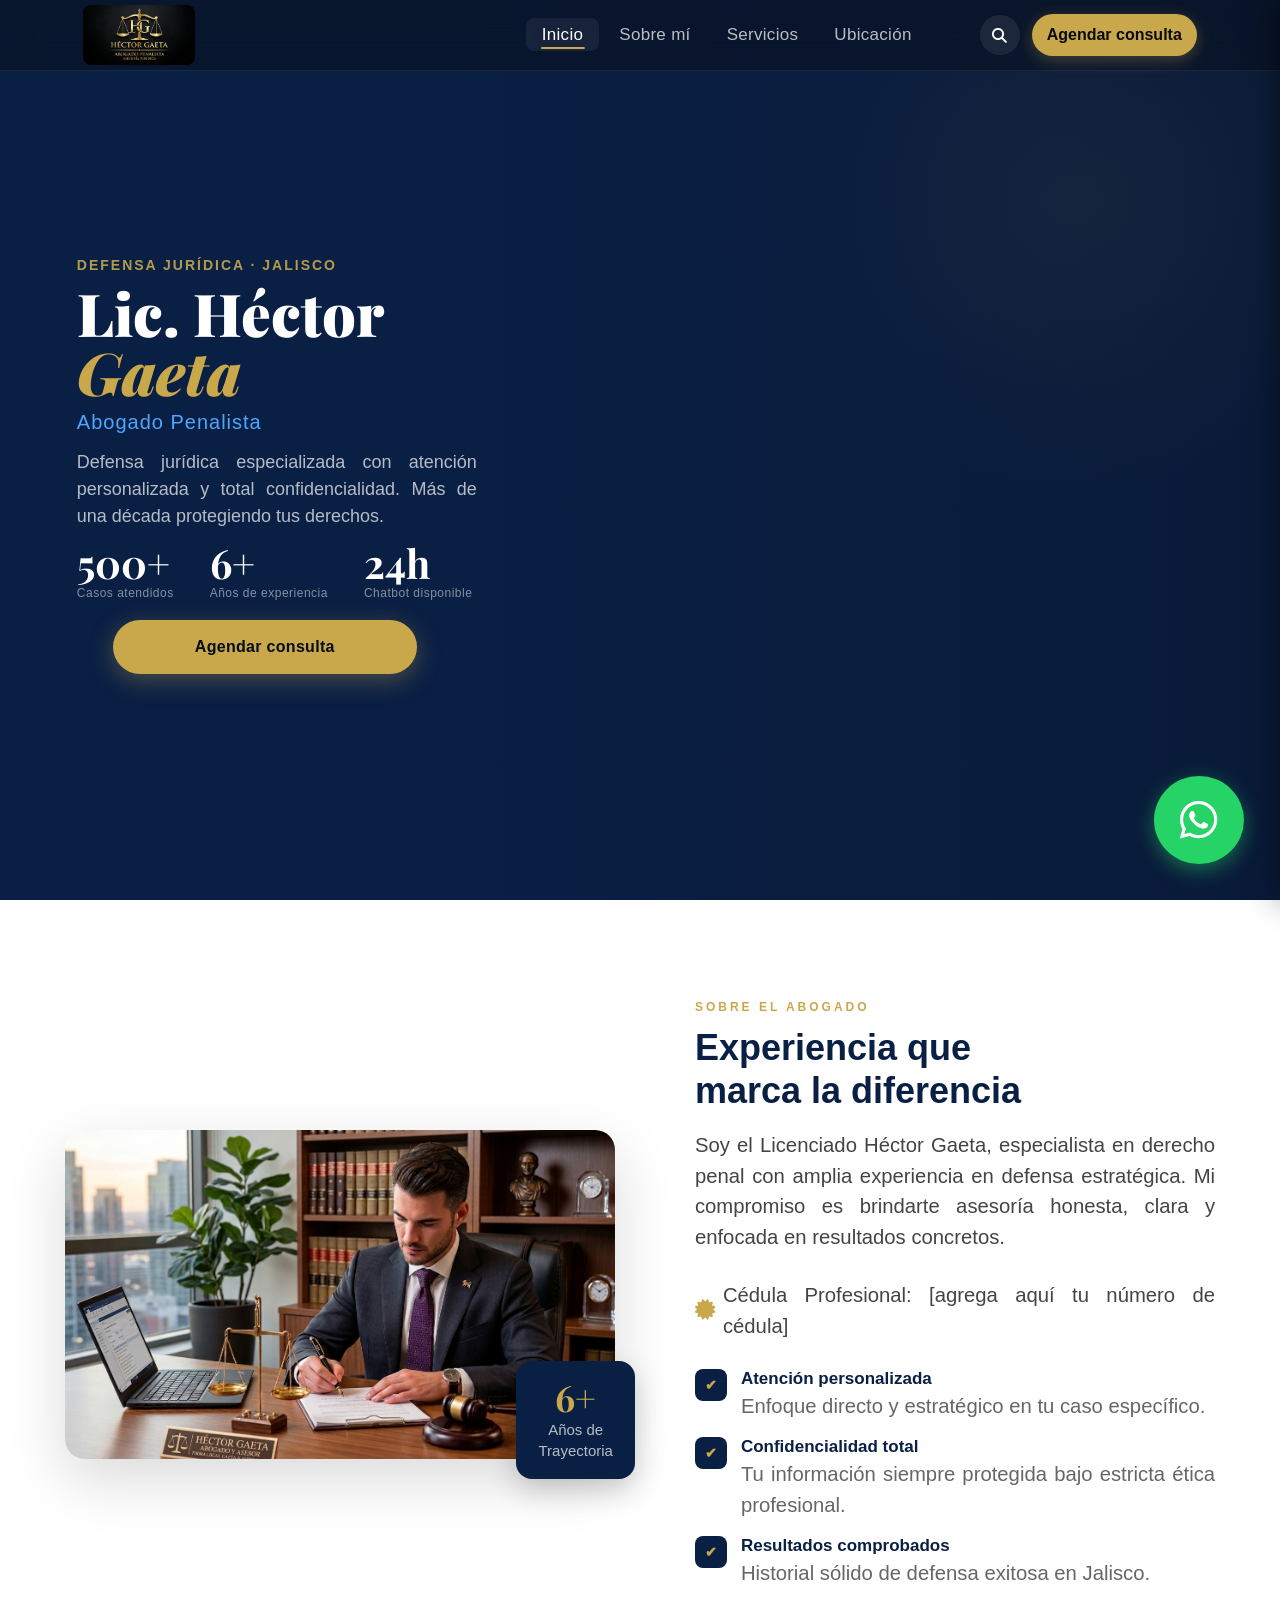
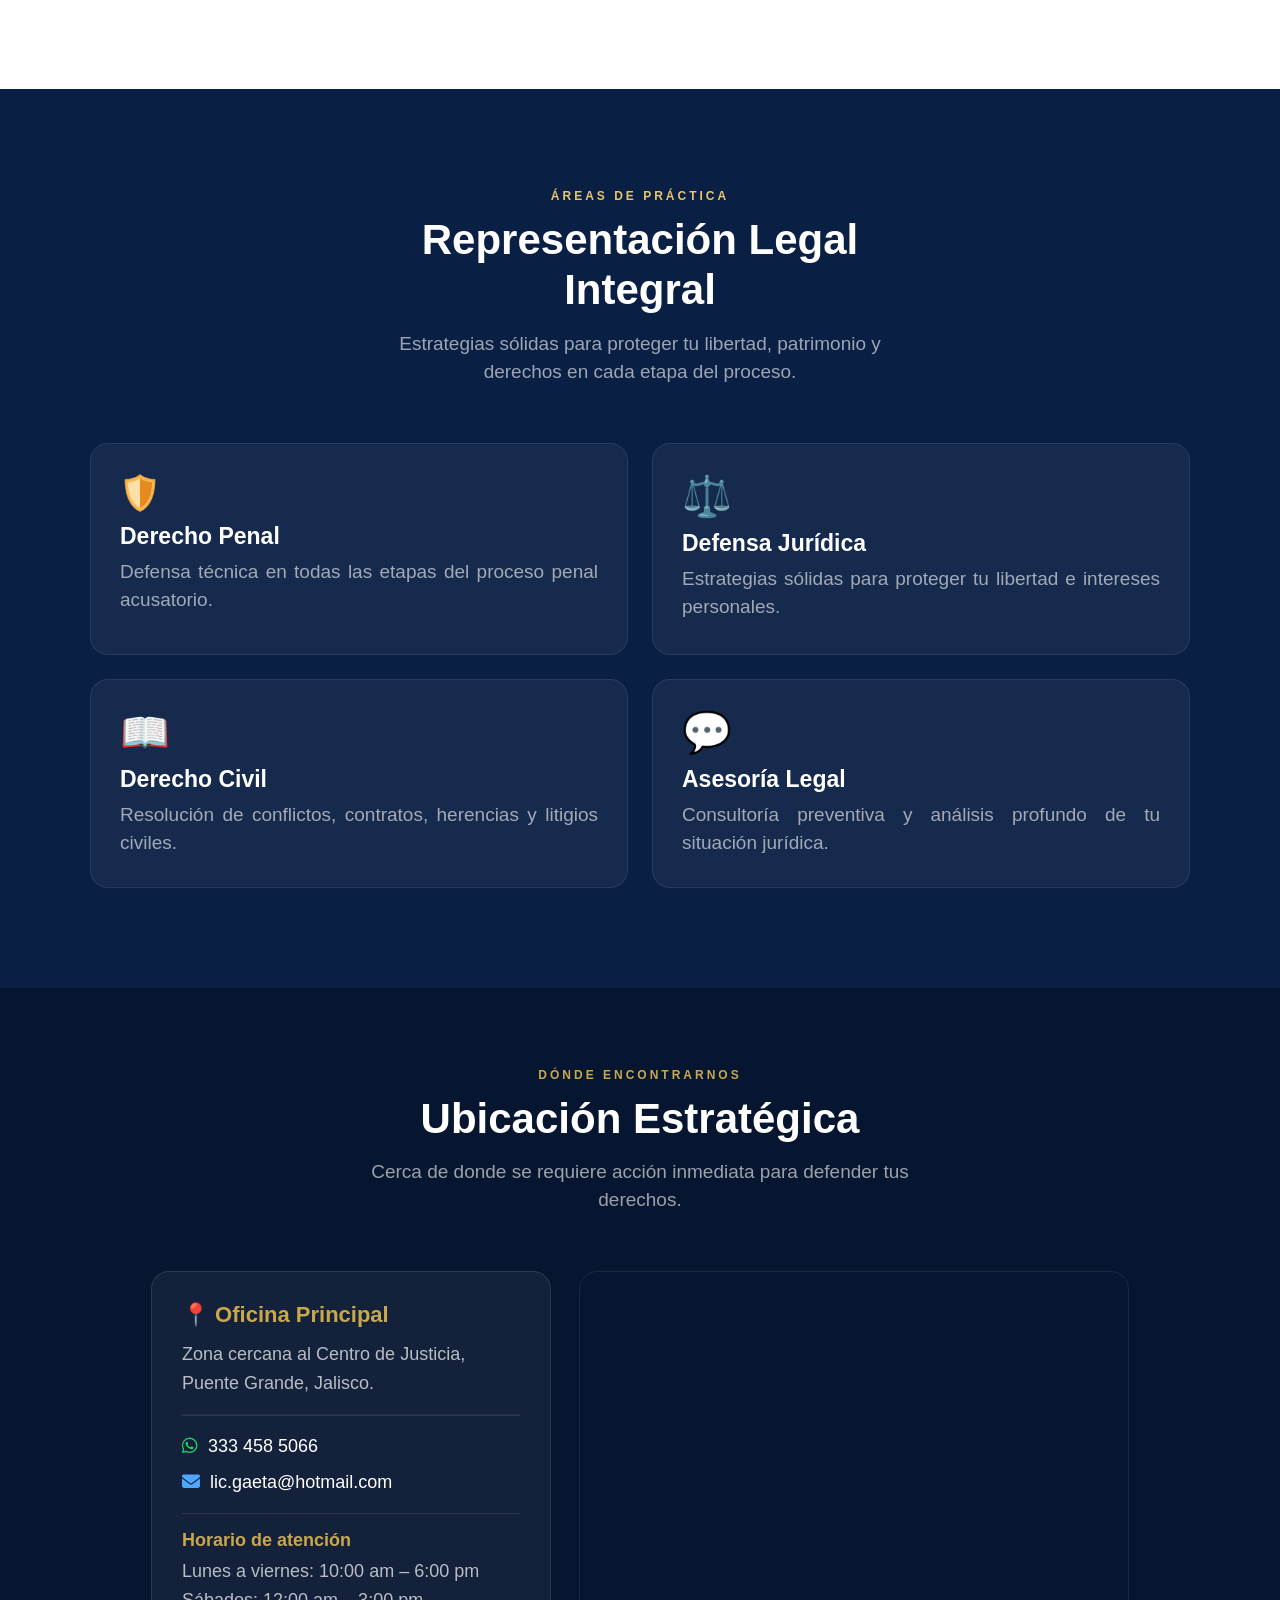
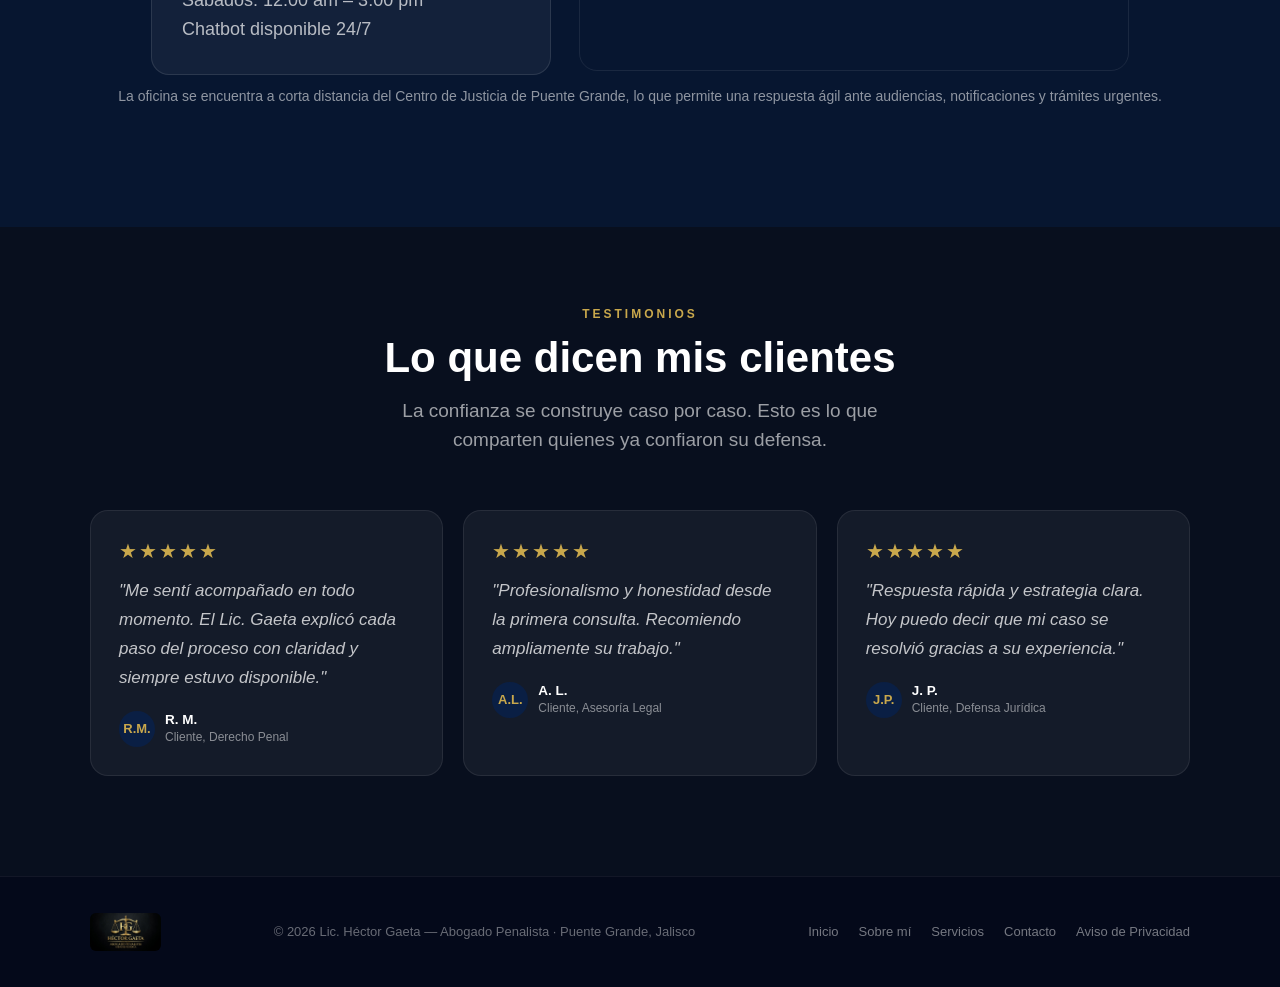
==== commit fa5bd3e5: "Actualización" ====
--- a/index.html
+++ b/index.html
@@ -120,7 +120,7 @@
             </div>
             <div class="stat">
                 <span class="stat-num">24h</span>
-                <span class="stat-lbl">Respuesta rápida</span>
+                <span class="stat-lbl">Chatbot disponible</span>
             </div>
         </div>
 
@@ -241,15 +241,15 @@
 
                 <div class="horario-box">
                     <strong>Horario de atención</strong>
-                    <p>Lunes a viernes: 9:00 am – 7:00 pm<br>
-                    Sábados: 9:00 am – 1:00 pm<br>
-                    Urgencias vía WhatsApp: 24/7</p>
+                    <p>Lunes a viernes: 10:00 am – 6:00 pm<br>
+                    Sábados: 12:00 am – 3:00 pm<br>
+                    Chatbot disponible 24/7 </p>
                 </div>
             </div>
 
             <div class="mapa">
                 <iframe
-                    src="https://www.google.com/maps?q=Puente+Grande+Jalisco&output=embed"
+                    src="https://www.google.com/maps/embed?pb=!1m14!1m8!1m3!1d1867.828582835314!2d-103.1966223!3d20.5612036!3m2!1i1024!2i768!4f13.1!3m3!1m2!1s0x842f4bc04ec56a7b%3A0xa904872b5812e53d!2sJuzgados%20de%20control%20y%20jucio%20oral!5e0!3m2!1ses-419!2smx!4v1787462434099!5m2!1ses-419!2smx"
                     width="100%"
                     height="100%"
                     style="border:0;"
--- a/estillos.css
+++ b/estillos.css
@@ -1068,7 +1068,7 @@
     .nav-logo img { height: 60px; }
 
     .side-menu-inner {
-    padding: 90px 24px 30px;
+    padding: 60px 24px 30px;
     gap: 15px;
     }
     .side-menu a {
@@ -1079,9 +1079,9 @@
     } 
 
     .whatsapp-btn {
-        bottom: 2rem; right: 2rem;
-        width: 4rem; height: 4rem;
-        font-size: 36px;
+        bottom: 1.4rem; right: 1.5rem;
+        width: 3.8rem; height: 3.8rem;
+        font-size: 35px;
     }
 
 
@@ -1207,11 +1207,69 @@
     .footer p, .footer-links a { font-size: 16px; }
     
 }
+@media (min-width: 1200px) and (max-width: 1536px) {
+    .nav-inner { max-width: 1440px; height: 70px; padding: 0 5.2rem; margin: 0 0; }
+    .nav-link { font-size: 17px; }
+    .nav-logo img { height: 60px;}
+    .btn-nav { font-size: 16px; padding: 12px 15px; }
+
+    .whatsapp-btn { width: 10vh; height: 9.8vh; font-size: 2.7rem; right: 4vh; bottom: 4vh; }
+
+    .hero-left { max-width: 400px; margin-top: 90px;}
+    .tag { font-size: 14px; letter-spacing: 2px; margin-bottom: 10px; }
+    .hero-title { font-size: 59px; line-height: 1;}
+    .hero-sub   { font-size: 20px; padding: 0 0; margin-bottom: 15px; }
+    .hero-desc  { font-size: 18px; margin-bottom: 13px; text-align: justify; line-height: 1.5; }
+    .btn-hero   { font-size: 16px; padding: 18px 42px; text-align: center; align-items: center; justify-content: center; display: flex; margin: 0 60px 0 36px; }
+    .stats-row { margin-bottom: 20px; }
+    .stat-num   { font-size: 40px; }
+    .stat-lbl   { font-size: 12px; }
+
+    .about { padding: 100px 1px 100px 1px; }
+    .about-container { max-width: 90%; gap: 80px; }
+    .about-img-wrap img { width: 550px; }
+    .about-badge span:last-child { font-size: 15px; }
+    .about-text h2 { font-size: 36px; }
+    .about-text p  { font-size: 20.3px; line-height: 1.5; text-align: justify; }
+    .feature-item h4 { font-size: 17px; }
+
+    .section-tag { font-size: 12px;}
+    .section-header h2 { font-size: 42px; }
+    .sub { font-size: 19px; line-height: 1.5;}
+    .card { padding: 29px; }
+    .cards { max-width: 1100px; gap: 24px; }
+    .card h3 { font-size: 23px; }
+    .card p { font-size: 19px; line-height: 1.5; text-align: justify; }
+    .escudo-bg { width: auto; height: 50px; display: flex; justify-content: left; padding: 0px 0 10px; }
+    .icon { font-size: 40px; margin-bottom: 10px; }
+
+    .faq-dropdown-header span { font-size: 10px; letter-spacing: 2px; }
+    .faq-dropdown-header h3 { font-size: 18px; }
+    .faq-dropdown {width: 780px; right: 15px;}
+    .faq-answer {color: rgb(204 174 99);}
+    .faq-dropdown .faq-item summary { font-size: 17px; padding: 10px 0; }
+    .faq-dropdown .faq-answer { font-size: 18px; padding-bottom: 16px; text-align: justify; line-height: 1.6;}
+    .faq-item summary::after { font-size: 25px; }
+
+    .ubicacion { padding: 80px 1px 120px 1px; }
+    .ubicacion-inner { max-width: 1300px; height: auto;}
+    .ubicacion-nota { font-size: 14px; }
+    .mapa { max-width: 550px; height: 400px; }
+    .info { width: 400px; padding: 30px; }
+    .info h3 { font-size: 22px; }
+    .info p { font-size: 18px; line-height: 1.6; }
+    .horario-box strong { font-size: 18px; }
+
+    .testimonios { padding: 80px 1px 100px 1px; }
+    .testimonio-stars { font-size: 20px; }
+    .testimonio-text { font-size: 17px; line-height: 1.7; }
+}
+
 
 /* ============================================
    1080p — 1200px–2159px
    ============================================ */
-@media (min-width: 1200px) and (max-width: 2159px) {
+@media (min-width: 1537px) and (max-width: 2159px) {
      /* Navbar */
     .nav-inner { max-width: 1920px; height: 80px; padding: 0 2.5rem; }
     .nav-link { font-size: 18px; }
@@ -1233,8 +1291,8 @@
     .about-text h2 { font-size: 36px; }
     .about-text p  { font-size: 20.3px; line-height: 1.5; text-align: justify; }
     .feature-item h4 { font-size: 17px; }
+
     .section-tag { font-size: 13px;}
-
     .section-header h2 { font-size: 48px; }
     .sub { font-size: 20px; line-height: 1.5;}
     .card { padding: 29px; }
